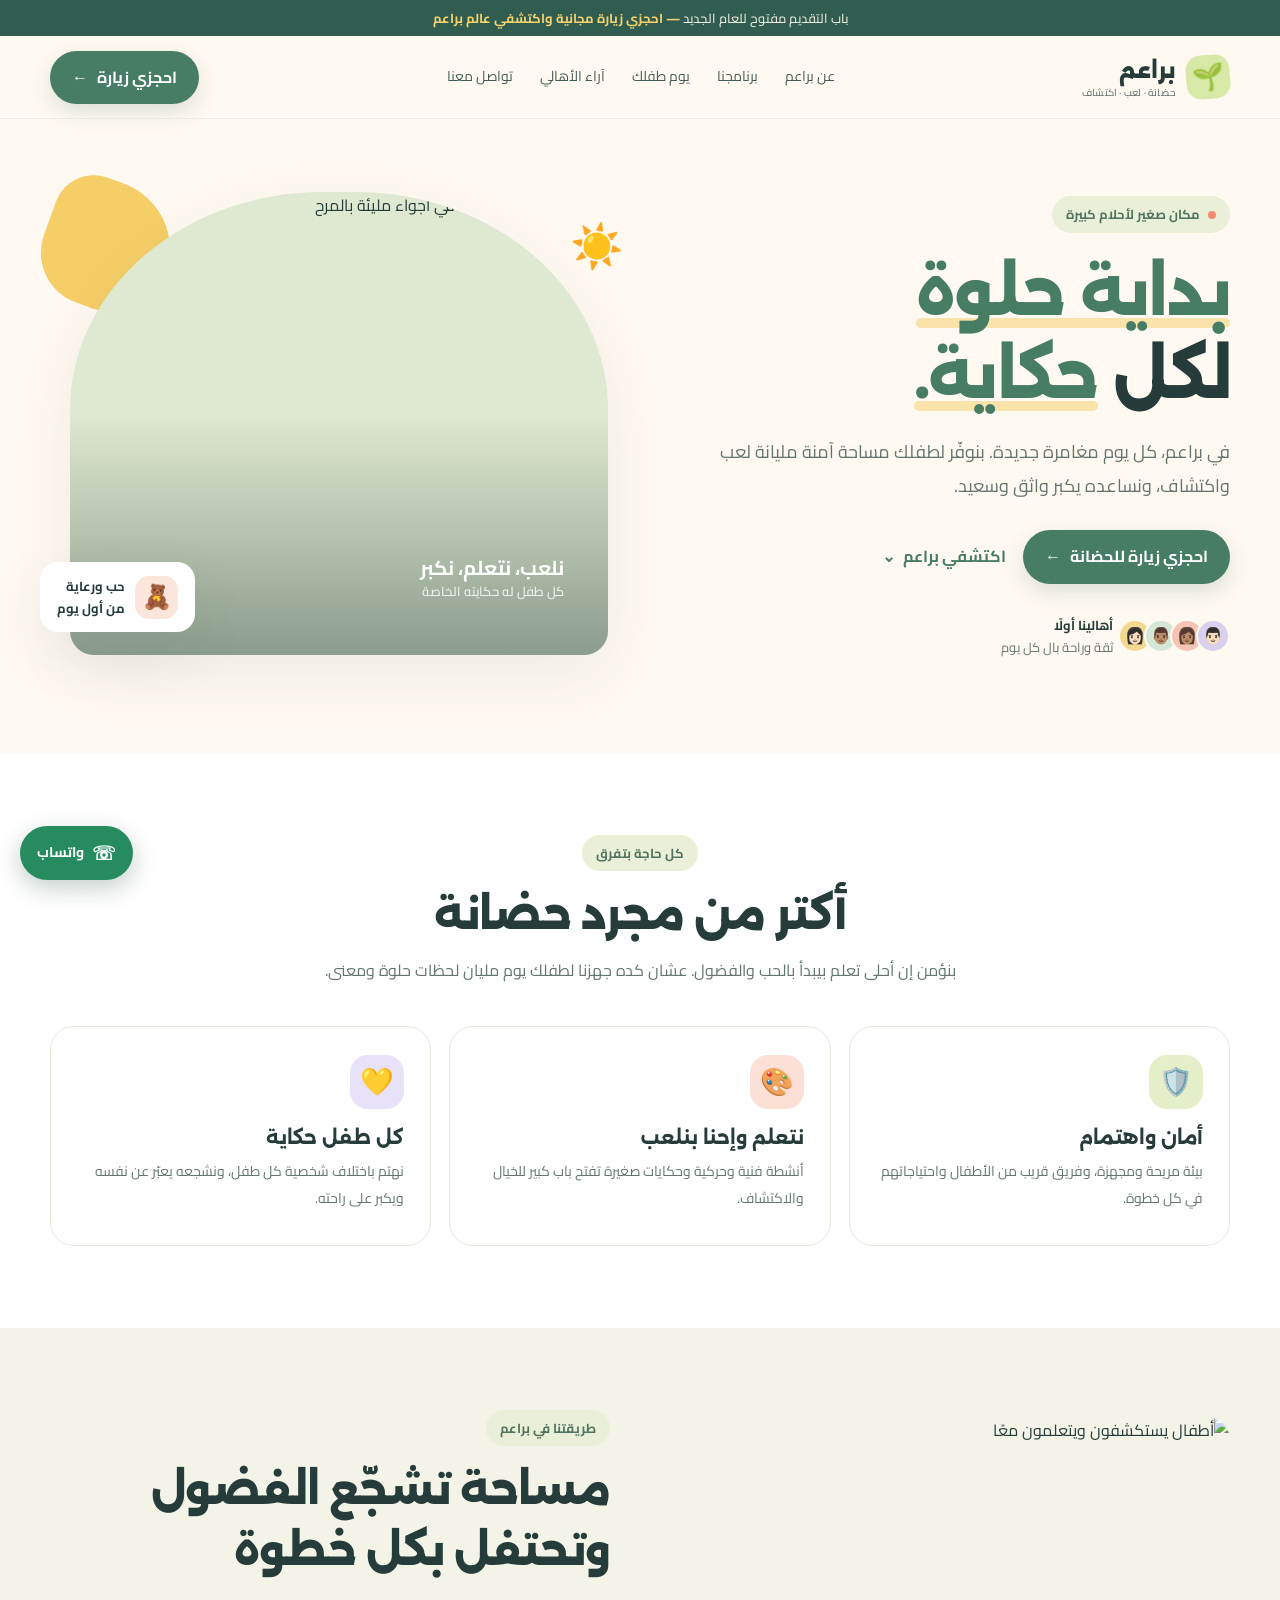
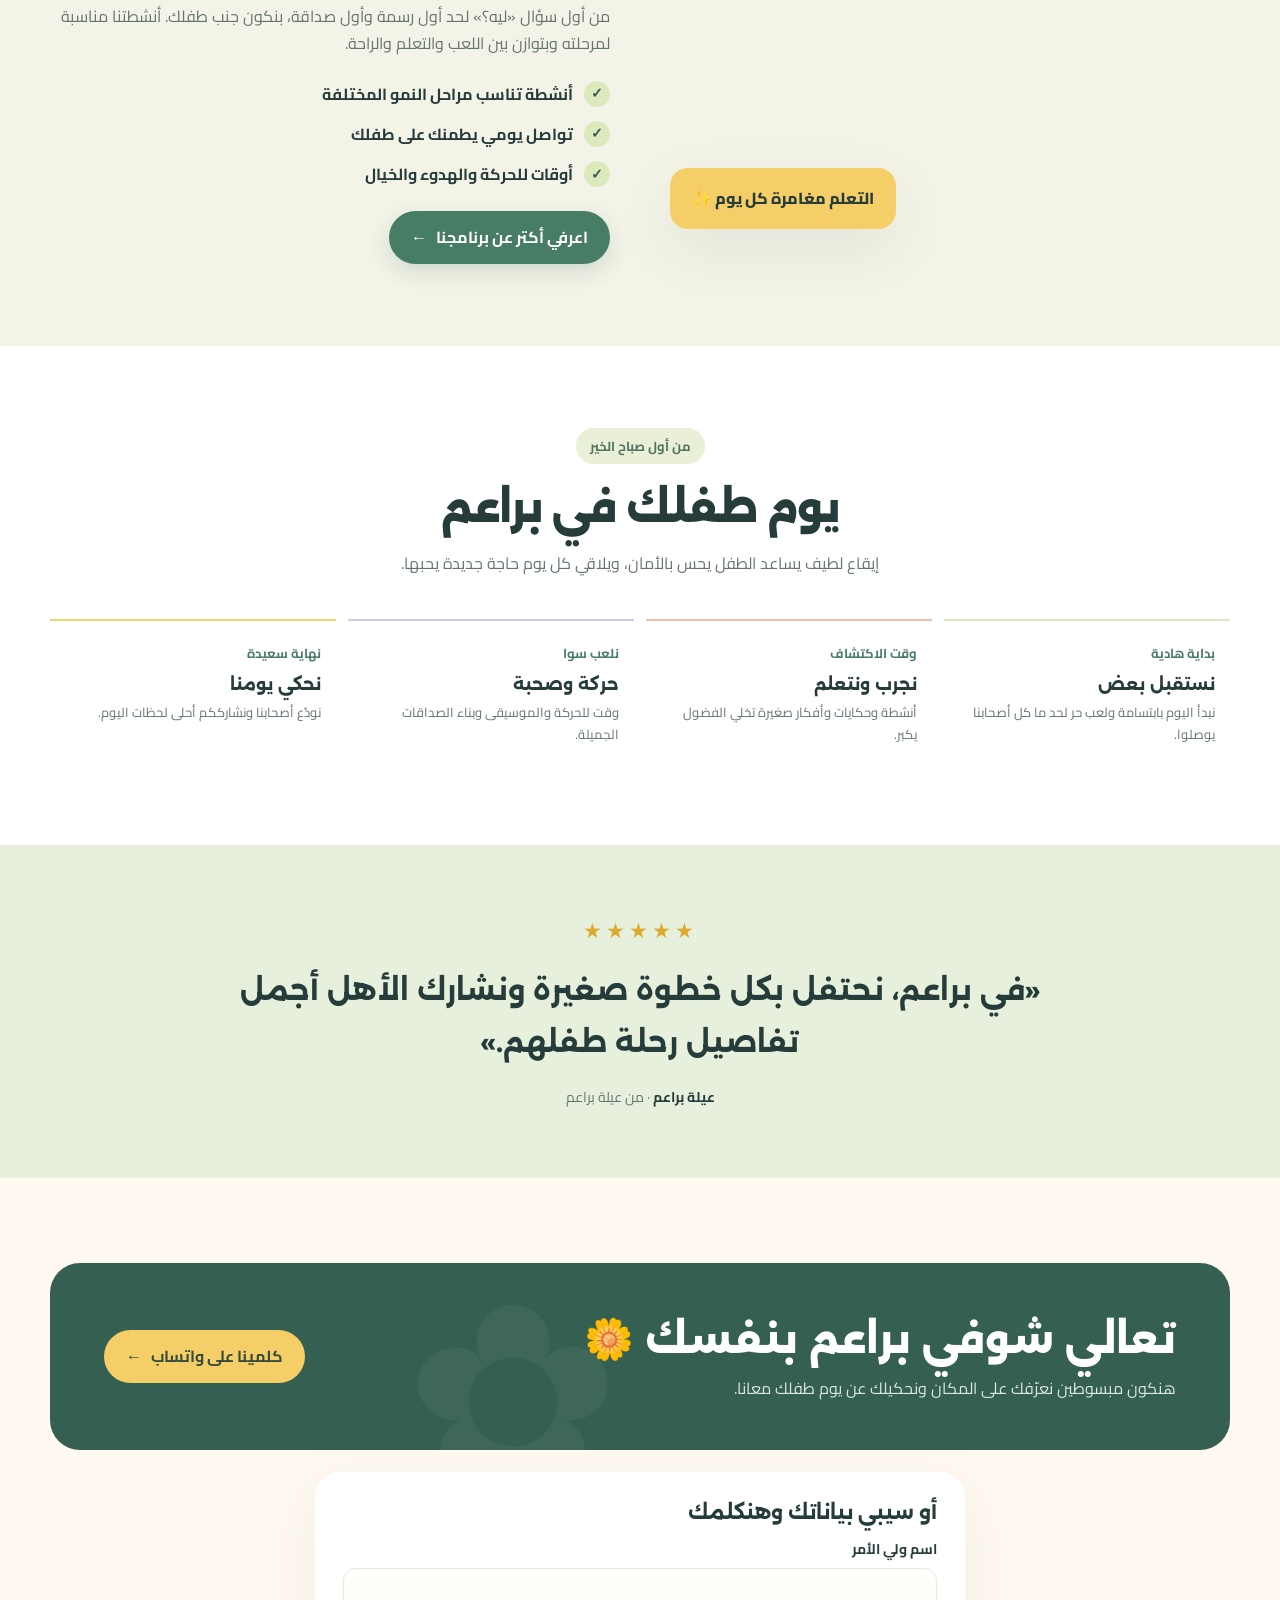
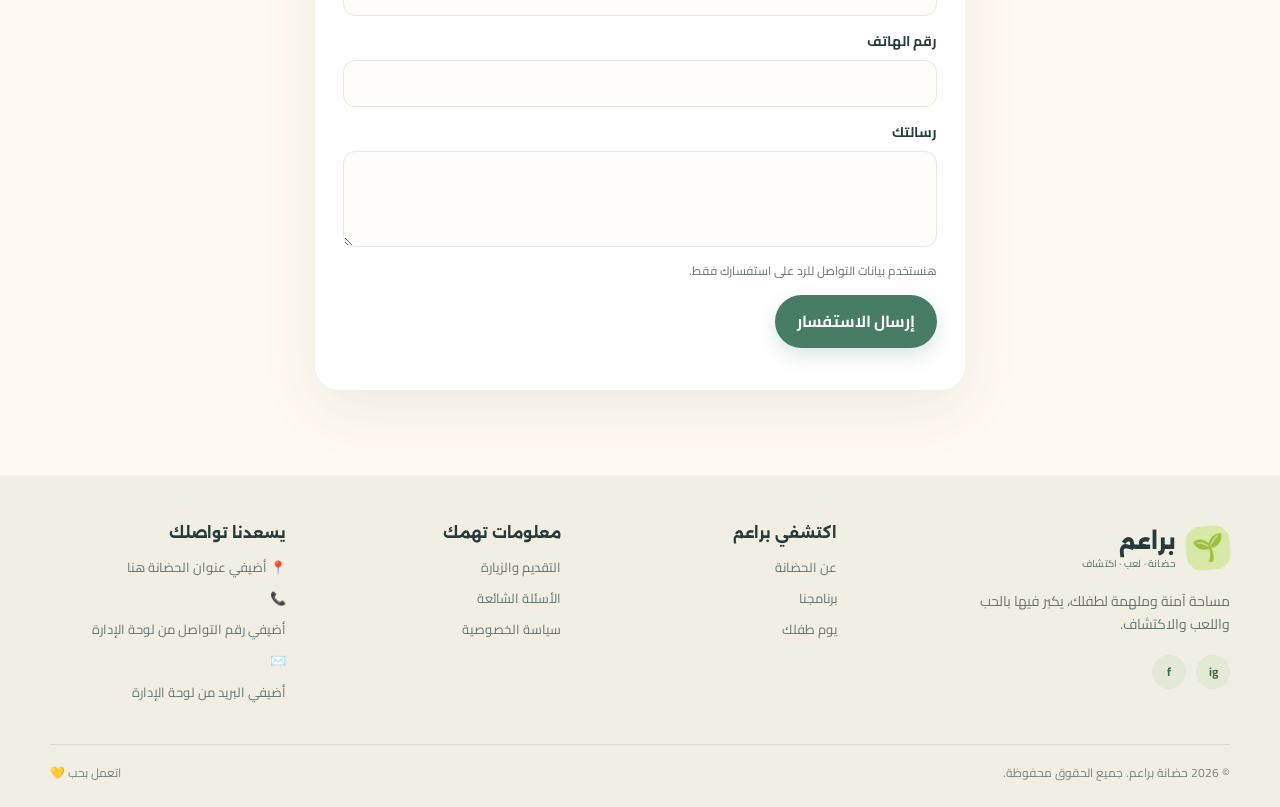
==== index.html @ 76cd7476 "Update index.html" ====
<!doctype html>
<html lang="ar" dir="rtl">
<head>
  <meta charset="utf-8" />
  <meta name="viewport" content="width=device-width, initial-scale=1" />
  <meta name="theme-color" content="#fff9f1" />
  <meta name="description" content="براعم — مساحة آمنة وملهمة لطفلك ليتعلم ويلعب ويكبر بثقة." />
  <title>براعم | بداية حلوة لكل حكاية</title>
  <link rel="preconnect" href="https://fonts.googleapis.com">
  <link rel="preconnect" href="https://fonts.gstatic.com" crossorigin>
  <link href="https://fonts.googleapis.com/css2?family=Alexandria:wght@400;500;600;700;800&family=Cairo:wght@400;500;600;700;800&display=swap" rel="stylesheet">
  <link rel="stylesheet" href="style.css">
  <script src="https://cdn.jsdelivr.net/npm/@supabase/supabase-js@2"></script>
  <script src="config.js"></script>
</head>
<body>
  <div class="topbar">باب التقديم مفتوح للعام الجديد <b>— احجزي زيارة مجانية واكتشفي عالم براعم</b></div>
  <header><div class="wrap nav"><a class="brand" href="#home"><span class="logo">🌱</span><span>براعم<small>حضانة · لعب · اكتشاف</small></span></a><button class="menu" aria-label="فتح القائمة" onclick="document.querySelector('.links').classList.toggle('open')">☰</button><nav class="links"><a href="#about">عن براعم</a><a href="#program">برنامجنا</a><a href="#day">يوم طفلك</a><a href="#parents">آراء الأهالي</a><a href="#contact">تواصل معنا</a></nav><a class="nav-cta" href="#contact">احجزي زيارة <span>←</span></a></div></header>
  <main id="home">
    <section class="hero"><div class="wrap hero-grid"><div class="hero-copy"><div class="eyebrow"><i></i> مكان صغير لأحلام كبيرة</div><h1><span data-content="hero_line1">بداية حلوة</span><br>لكل <span data-content="hero_highlight">حكاية.</span></h1><p class="lead" data-content="hero_text">في براعم، كل يوم مغامرة جديدة. بنوفّر لطفلك مساحة آمنة مليانة لعب واكتشاف، ونساعده يكبر واثق وسعيد.</p><div class="hero-actions"><a class="btn" href="#contact">احجزي زيارة للحضانة <span>←</span></a><a class="btn-light" href="#about">اكتشفي براعم <span>⌄</span></a></div><div class="trust"><div class="faces"><span>👩🏻</span><span>👨🏽</span><span>👩🏽</span><span>👨🏻</span></div><span><b>أهالينا أولًا</b><br>ثقة وراحة بال كل يوم</span></div></div><div class="hero-visual"><div class="blob"></div><div class="sun">☀️</div><div class="hero-img"><img data-image="hero_image" src="https://images.unsplash.com/photo-1503454537195-1dcabb73ffb9?auto=format&fit=crop&w=1100&q=85" alt="طفل يلعب ويكتشف في أجواء مليئة بالمرح"><div class="img-wash"></div><div class="visual-note">نلعب، نتعلم، نكبر <small>كل طفل له حكايته الخاصة</small></div></div><div class="float-card"><em>🧸</em><span>حب ورعاية<br>من أول يوم</span></div></div></div></section>
    <section class="section features" id="about"><div class="wrap"><div class="section-head"><div class="eyebrow">كل حاجة بتفرق</div><h2>أكتر من مجرد حضانة</h2><p>بنؤمن إن أحلى تعلم بيبدأ بالحب والفضول. عشان كده جهزنا لطفلك يوم مليان لحظات حلوة ومعنى.</p></div><div class="cards"><article class="card"><div class="icon">🛡️</div><h3>أمان واهتمام</h3><p>بيئة مريحة ومجهزة، وفريق قريب من الأطفال واحتياجاتهم في كل خطوة.</p></article><article class="card"><div class="icon">🎨</div><h3>نتعلم وإحنا بنلعب</h3><p>أنشطة فنية وحركية وحكايات صغيرة تفتح باب كبير للخيال والاكتشاف.</p></article><article class="card"><div class="icon">💛</div><h3>كل طفل حكاية</h3><p>نهتم باختلاف شخصية كل طفل، ونشجعه يعبّر عن نفسه ويكبر على راحته.</p></article></div></div></section>
    <section class="section approach" id="program"><div class="wrap approach-grid"><div class="approach-pic"><img data-image="program_image" src="https://images.unsplash.com/photo-1564429238817-393bd4286b2d?auto=format&fit=crop&w=1000&q=85" alt="أطفال يستكشفون ويتعلمون معًا"><div class="pic-label">التعلم مغامرة كل يوم ✨</div></div><div class="approach-copy"><div class="section-head"><div class="eyebrow">طريقتنا في براعم</div><h2 data-content="program_title">مساحة تشجّع الفضول وتحتفل بكل خطوة</h2></div><p data-content="program_text">من أول سؤال «ليه؟» لحد أول رسمة وأول صداقة، بنكون جنب طفلك. أنشطتنا مناسبة لمرحلته وبتوازن بين اللعب والتعلم والراحة.</p><ul class="ticks"><li><i>✓</i> أنشطة تناسب مراحل النمو المختلفة</li><li><i>✓</i> تواصل يومي يطمنك على طفلك</li><li><i>✓</i> أوقات للحركة والهدوء والخيال</li></ul><a class="btn" href="#contact">اعرفي أكتر عن برنامجنا <span>←</span></a></div></div></section>
    <section class="section day" id="day"><div class="wrap"><div class="section-head"><div class="eyebrow">من أول صباح الخير</div><h2>يوم طفلك في براعم</h2><p>إيقاع لطيف يساعد الطفل يحس بالأمان، ويلاقي كل يوم حاجة جديدة يحبها.</p></div><div class="day-grid"><article class="day-item"><b>بداية هادية</b><h3>نستقبل بعض</h3><p>نبدأ اليوم بابتسامة ولعب حر لحد ما كل أصحابنا يوصلوا.</p></article><article class="day-item"><b>وقت الاكتشاف</b><h3>نجرب ونتعلم</h3><p>أنشطة وحكايات وأفكار صغيرة تخلي الفضول يكبر.</p></article><article class="day-item"><b>نلعب سوا</b><h3>حركة وصحبة</h3><p>وقت للحركة والموسيقى وبناء الصداقات الجميلة.</p></article><article class="day-item"><b>نهاية سعيدة</b><h3>نحكي يومنا</h3><p>نودّع أصحابنا ونشارككم أحلى لحظات اليوم.</p></article></div></div></section>
    <section class="quote-section" id="parents"><div class="wrap quote"><div class="stars">★★★★★</div><blockquote>«<span data-content="review_text">في براعم، نحتفل بكل خطوة صغيرة ونشارك الأهل أجمل تفاصيل رحلة طفلهم.</span>»</blockquote><cite><b data-content="review_name">عيلة براعم</b> · من عيلة براعم</cite></div></section>
<section class="visit" id="contact"><div class="wrap"><div class="visit-box"><div><h2>تعالي شوفي براعم بنفسك 🌼</h2><p>هنكون مبسوطين نعرّفك على المكان ونحكيلك عن يوم طفلك معانا.</p></div><a class="btn" id="whatsapp-link" href="#" target="_blank" rel="noopener">كلمينا على واتساب <span>←</span></a></div><form id="inquiry-form" class="inquiry-form"><h3>أو سيبي بياناتك وهنكلمك</h3><label>اسم ولي الأمر<input name="parent_name" required maxlength="80" autocomplete="name"></label><label>رقم الهاتف<input name="phone" type="tel" required maxlength="30" autocomplete="tel"></label><label>رسالتك<textarea name="message" rows="3" maxlength="1000" required></textarea></label><p class="privacy-note">هنستخدم بيانات التواصل للرد على استفسارك فقط.</p><button class="btn" type="submit">إرسال الاستفسار</button><p id="form-status" role="status" aria-live="polite"></p></form></div></section>
  </main>
  <footer><div class="wrap"><div class="footer-grid"><div class="footer-brand"><a class="brand" href="#home"><span class="logo">🌱</span><span>براعم<small>حضانة · لعب · اكتشاف</small></span></a><p>مساحة آمنة وملهمة لطفلك، يكبر فيها بالحب واللعب والاكتشاف.</p><div class="social"><a href="#" aria-label="إنستغرام">ig</a><a href="#" aria-label="فيسبوك">f</a></div></div><div class="footer-col"><h3>اكتشفي براعم</h3><a href="#about">عن الحضانة</a><a href="#program">برنامجنا</a><a href="#day">يوم طفلك</a></div><div class="footer-col"><h3>معلومات تهمك</h3><a href="#contact">التقديم والزيارة</a><a href="#contact">الأسئلة الشائعة</a><a href="#contact">سياسة الخصوصية</a></div><div class="footer-col"><h3>يسعدنا تواصلك</h3><span data-content="address">📍 أضيفي عنوان الحضانة هنا</span><a data-phone-link href="#">📞 <span data-content="phone_display">أضيفي رقم التواصل من لوحة الإدارة</span></a><a data-email-link href="#">✉️ <span data-content="email">أضيفي البريد من لوحة الإدارة</span></a></div></div><div class="copyright"><span>© 2026 حضانة براعم. جميع الحقوق محفوظة.</span><span>اتعمل بحب 💛</span></div></div></footer>
  <a class="wa" id="floating-whatsapp" href="#" aria-label="تواصلي معنا عبر واتساب"><span>☏</span> واتساب</a>
  <script src="main.js" defer></script>
</body>
</html>
---- style.css ----
:root{--ink:#263c3a;--muted:#647571;--cream:#fff9f1;--paper:#fff;--green:#477c65;--lime:#d8e9a7;--coral:#f28b70;--yellow:#f6ce67;--lav:#e9e4fa;--line:#e9e7df;--shadow:0 20px 60px #324e3d14}
    *{box-sizing:border-box}html{scroll-behavior:smooth}body{margin:0;background:var(--cream);color:var(--ink);font-family:'Cairo',sans-serif;line-height:1.7}a{color:inherit;text-decoration:none}button{font:inherit}.wrap{width:min(1180px,calc(100% - 48px));margin:auto}
    .topbar{background:#315d50;color:#f8f6e9;text-align:center;font-size:13px;padding:7px 18px}.topbar b{color:#f7d36f}
    header{position:sticky;top:0;z-index:20;background:#fff9f1eF;backdrop-filter:blur(14px);border-bottom:1px solid #315d5010}.nav{height:82px;display:flex;align-items:center;justify-content:space-between;gap:24px}.brand{display:flex;align-items:center;gap:10px;font-family:'Alexandria',sans-serif;font-weight:800;font-size:22px;white-space:nowrap}.logo{width:44px;height:44px;border-radius:15px;background:var(--lime);display:grid;place-items:center;font-size:26px;transform:rotate(-5deg)}.brand small{display:block;font:500 10px 'Cairo';color:var(--muted);letter-spacing:.2px;margin-top:-7px}.links{display:flex;align-items:center;gap:27px;font-size:14px;color:#435b55}.links a:hover{color:var(--green)}.nav-cta,.btn{display:inline-flex;align-items:center;justify-content:center;gap:9px;background:var(--green);color:white;border:0;border-radius:999px;padding:13px 22px;font-weight:700;cursor:pointer;box-shadow:0 8px 20px #477c6530;transition:.2s}.nav-cta:hover,.btn:hover{transform:translateY(-2px);background:#386b55}.menu{display:none;border:0;background:none;font-size:24px;color:var(--ink)}
    .hero{padding:58px 0 76px;position:relative;overflow:hidden}.hero-grid{display:grid;grid-template-columns:1fr 1fr;align-items:center;gap:44px}.eyebrow{display:inline-flex;align-items:center;gap:8px;color:#52735e;background:#eaf0d8;border-radius:40px;padding:7px 14px;font-size:13px;font-weight:700}.eyebrow i{width:8px;height:8px;background:var(--coral);border-radius:50%}h1,h2,h3,p{margin-top:0}h1{font:800 clamp(38px,5vw,64px)/1.3 'Alexandria','Cairo',sans-serif;letter-spacing:-1.8px;margin:18px 0}.hero h1 span{color:var(--green);position:relative;white-space:nowrap}.hero h1 span:after{content:'';position:absolute;right:0;bottom:3px;width:100%;height:10px;background:#f6ce6780;z-index:-1;border-radius:99px}.lead{font-size:18px;line-height:1.9;color:var(--muted);max-width:530px}.hero-actions{display:flex;align-items:center;gap:17px;margin:27px 0 30px}.btn-light{font-weight:700;color:var(--green);display:flex;align-items:center;gap:8px}.trust{display:flex;align-items:center;gap:13px;color:var(--muted);font-size:13px}.faces{display:flex;direction:ltr}.faces span{display:grid;place-items:center;width:34px;height:34px;background:#f3d98f;border:2px solid var(--cream);border-radius:50%;margin-left:-8px;font-size:16px}.faces span:nth-child(2){background:#d5e8d7}.faces span:nth-child(3){background:#f4c4b4}.faces span:nth-child(4){background:#d8d0ed}.trust b{color:var(--ink)}
    .hero-visual{height:500px;position:relative}.hero-img{position:absolute;inset:15px 10px 22px 20px;border-radius:47% 47% 24px 24px;overflow:hidden;background:#dfe8d1;box-shadow:var(--shadow)}.hero-img img{width:100%;height:100%;object-fit:cover}.img-wash{position:absolute;inset:0;background:linear-gradient(0deg,#213d3370,transparent 52%)}.visual-note{position:absolute;bottom:54px;right:44px;color:#fff;font-weight:700;font-size:20px;line-height:1.45}.visual-note small{display:block;font-weight:400;font-size:13px;opacity:.9}.blob{position:absolute;width:128px;height:128px;left:-6px;top:5px;border-radius:36% 64% 52% 48%;background:var(--yellow);z-index:-1;transform:rotate(20deg)}.sun{position:absolute;right:-6px;top:32px;font-size:43px;z-index:2}.float-card{position:absolute;left:-10px;bottom:45px;background:#fff;padding:13px 17px;border-radius:18px;box-shadow:var(--shadow);display:flex;align-items:center;gap:10px;font-size:13px;font-weight:700}.float-card em{font-style:normal;font-size:24px;background:#fce6db;width:43px;height:43px;border-radius:14px;display:grid;place-items:center}
    .section{padding:82px 0}.section-head{text-align:center;max-width:680px;margin:0 auto 42px}.section-head .eyebrow{margin-bottom:13px}.section h2{font:800 clamp(28px,3.5vw,42px)/1.45 'Alexandria','Cairo',sans-serif;margin-bottom:12px;letter-spacing:-1px}.section-head p{color:var(--muted);margin:0;font-size:16px}.features{background:#fff}.cards{display:grid;grid-template-columns:repeat(3,1fr);gap:18px}.card{padding:28px 26px;border:1px solid var(--line);border-radius:24px;background:#fff;min-height:220px;transition:.25s}.card:hover{transform:translateY(-5px);box-shadow:var(--shadow)}.icon{width:54px;height:54px;border-radius:18px;display:grid;place-items:center;font-size:27px;margin-bottom:17px}.card:nth-child(1) .icon{background:#e4efca}.card:nth-child(2) .icon{background:#fde0d5}.card:nth-child(3) .icon{background:#e8e1fa}.card h3{font:700 19px 'Alexandria';margin-bottom:9px}.card p{color:var(--muted);font-size:14px;margin:0;line-height:1.9}
    .approach{background:#f3f3e7}.approach-grid{display:grid;grid-template-columns:1fr 1fr;gap:60px;align-items:center}.approach-pic{height:440px;position:relative}.approach-pic img{height:100%;width:88%;object-fit:cover;border-radius:25px 130px 25px 25px}.pic-label{position:absolute;left:0;bottom:28px;background:var(--yellow);padding:17px 22px;border-radius:18px;font-weight:800;box-shadow:var(--shadow)}.approach-copy .section-head{text-align:right;margin:0 0 22px}.approach-copy h2{max-width:460px}.approach-copy p{color:var(--muted);font-size:16px}.ticks{list-style:none;margin:23px 0;padding:0;display:grid;gap:13px}.ticks li{display:flex;align-items:center;gap:11px;font-weight:700}.ticks li i{font-style:normal;background:#dbe9bd;color:#315d50;border-radius:50%;width:26px;height:26px;display:grid;place-items:center;font-size:14px}
    .day{background:#fff}.day-grid{display:grid;grid-template-columns:repeat(4,1fr);gap:12px}.day-item{border-top:2px solid #dce7c5;padding:18px 15px}.day-item:nth-child(2){border-color:#f4bfaa}.day-item:nth-child(3){border-color:#d1c7ee}.day-item:nth-child(4){border-color:#f0d370}.day-item b{font-size:13px;color:var(--green)}.day-item h3{font:700 17px 'Alexandria';margin:7px 0}.day-item p{font-size:13px;color:var(--muted);margin:0}
    .quote-section{background:#e7efdd;padding:68px 0}.quote{max-width:820px;margin:auto;text-align:center}.quote .stars{color:#ddaa31;letter-spacing:4px;font-size:21px}.quote blockquote{font:700 clamp(20px,3vw,29px)/1.8 'Alexandria','Cairo';margin:15px 0}.quote cite{font-style:normal;color:var(--muted);font-size:14px}.quote cite b{color:var(--ink)}
    .visit{padding:85px 0}.visit-box{background:#345f51;color:#fff;border-radius:30px;padding:48px 54px;display:grid;grid-template-columns:1fr auto;align-items:center;gap:30px;position:relative;overflow:hidden}.visit-box:after{content:'✿';position:absolute;left:30%;top:-90px;font-size:260px;color:#ffffff0d}.visit-box h2{font:800 clamp(27px,3.6vw,40px)/1.4 'Alexandria';margin:0 0 8px;position:relative}.visit-box p{color:#dce9df;margin:0;position:relative}.visit-box .btn{background:var(--yellow);color:#334b3c;box-shadow:none;position:relative;white-space:nowrap}.visit-box .btn:hover{background:#ffda76}
    footer{background:#f1eee4;padding:48px 0 24px}.footer-grid{display:grid;grid-template-columns:1.5fr 1fr 1fr 1fr;gap:40px}.footer-brand p{font-size:14px;color:var(--muted);max-width:290px;margin-top:17px}.footer-col h3{font:700 15px 'Alexandria';margin-bottom:14px}.footer-col a,.footer-col span{display:block;color:var(--muted);font-size:13px;margin:9px 0}.footer-col a:hover{color:var(--green)}.copyright{border-top:1px solid #dddacf;margin-top:32px;padding-top:18px;font-size:12px;color:#78817b;display:flex;justify-content:space-between}.social{display:flex;gap:10px;margin-top:18px}.social a{width:34px;height:34px;background:#e2e9d5;border-radius:50%;display:grid;place-items:center;font-weight:700;color:#45634f;font-size:12px}
    .wa{position:fixed;left:20px;bottom:20px;z-index:30;background:#268c60;color:#fff;border-radius:50px;padding:11px 17px;box-shadow:0 8px 24px #173f2d40;font-size:14px;font-weight:700;display:flex;gap:8px;align-items:center}.wa span{font-size:19px}
    @media(max-width:900px){.links{gap:15px}.hero-grid{gap:22px}.hero-visual{height:420px}.footer-grid{grid-template-columns:1fr 1fr}.approach-grid{gap:34px}}
    @media(max-width:680px){.wrap{width:min(100% - 32px,520px)}.topbar{font-size:11px}.nav{height:70px}.links{display:none;position:absolute;top:70px;right:0;left:0;background:var(--cream);padding:17px 24px 23px;box-shadow:0 18px 20px #263c3a12;flex-direction:column;align-items:stretch;gap:13px}.links.open{display:flex}.nav-cta{padding:10px 14px;font-size:12px}.menu{display:block}.hero{padding:35px 0 60px}.hero-grid{grid-template-columns:1fr;gap:20px}.hero-copy{text-align:center}.hero-copy .eyebrow{margin:auto}.hero h1{font-size:42px;letter-spacing:-1px}.lead{font-size:16px;margin:auto}.hero-actions{justify-content:center;flex-wrap:wrap}.trust{justify-content:center}.hero-visual{height:390px;max-width:440px;width:100%;margin:auto}.hero-img{inset:12px 8px 14px 14px;border-radius:46% 46% 20px 20px}.float-card{left:0;bottom:28px}.visual-note{right:25px;bottom:41px}.section{padding:62px 0}.cards{grid-template-columns:1fr}.card{min-height:auto;padding:22px}.approach-grid{grid-template-columns:1fr;gap:28px}.approach-pic{height:340px;order:2}.approach-pic img{width:93%}.approach-copy .section-head{text-align:center}.approach-copy{text-align:center}.approach-copy h2{margin-left:auto;margin-right:auto}.ticks{display:inline-grid;text-align:right}.day-grid{grid-template-columns:1fr 1fr;gap:4px 12px}.day-item{padding:15px 10px}.visit{padding:58px 0}.visit-box{padding:32px 24px;grid-template-columns:1fr;text-align:center}.visit-box .btn{justify-self:center}.footer-grid{grid-template-columns:1fr 1fr;gap:25px 16px}.copyright{gap:10px;flex-direction:column}.wa{left:12px;bottom:12px}.section-head{margin-bottom:30px}}
    @media(prefers-reduced-motion:reduce){html{scroll-behavior:auto}*,*:before,*:after{transition:none!important}}
  
.inquiry-form{max-width:650px;margin:22px auto 0;background:#fff;padding:28px;border-radius:24px;box-shadow:var(--shadow);display:grid;gap:14px}.inquiry-form h3{font:700 20px 'Alexandria';margin:0}.inquiry-form label{display:grid;gap:6px;font-size:14px;font-weight:700}.inquiry-form input,.inquiry-form textarea{font:inherit;border:1px solid var(--line);border-radius:12px;padding:11px 13px;background:#fffdfa;color:var(--ink)}.inquiry-form button{justify-self:start}.inquiry-form #form-status{margin:0;color:var(--green);font-weight:700}.inquiry-form #form-status.error{color:#b44431}
.inquiry-form .privacy-note{font-size:12px;color:var(--muted);margin:0}
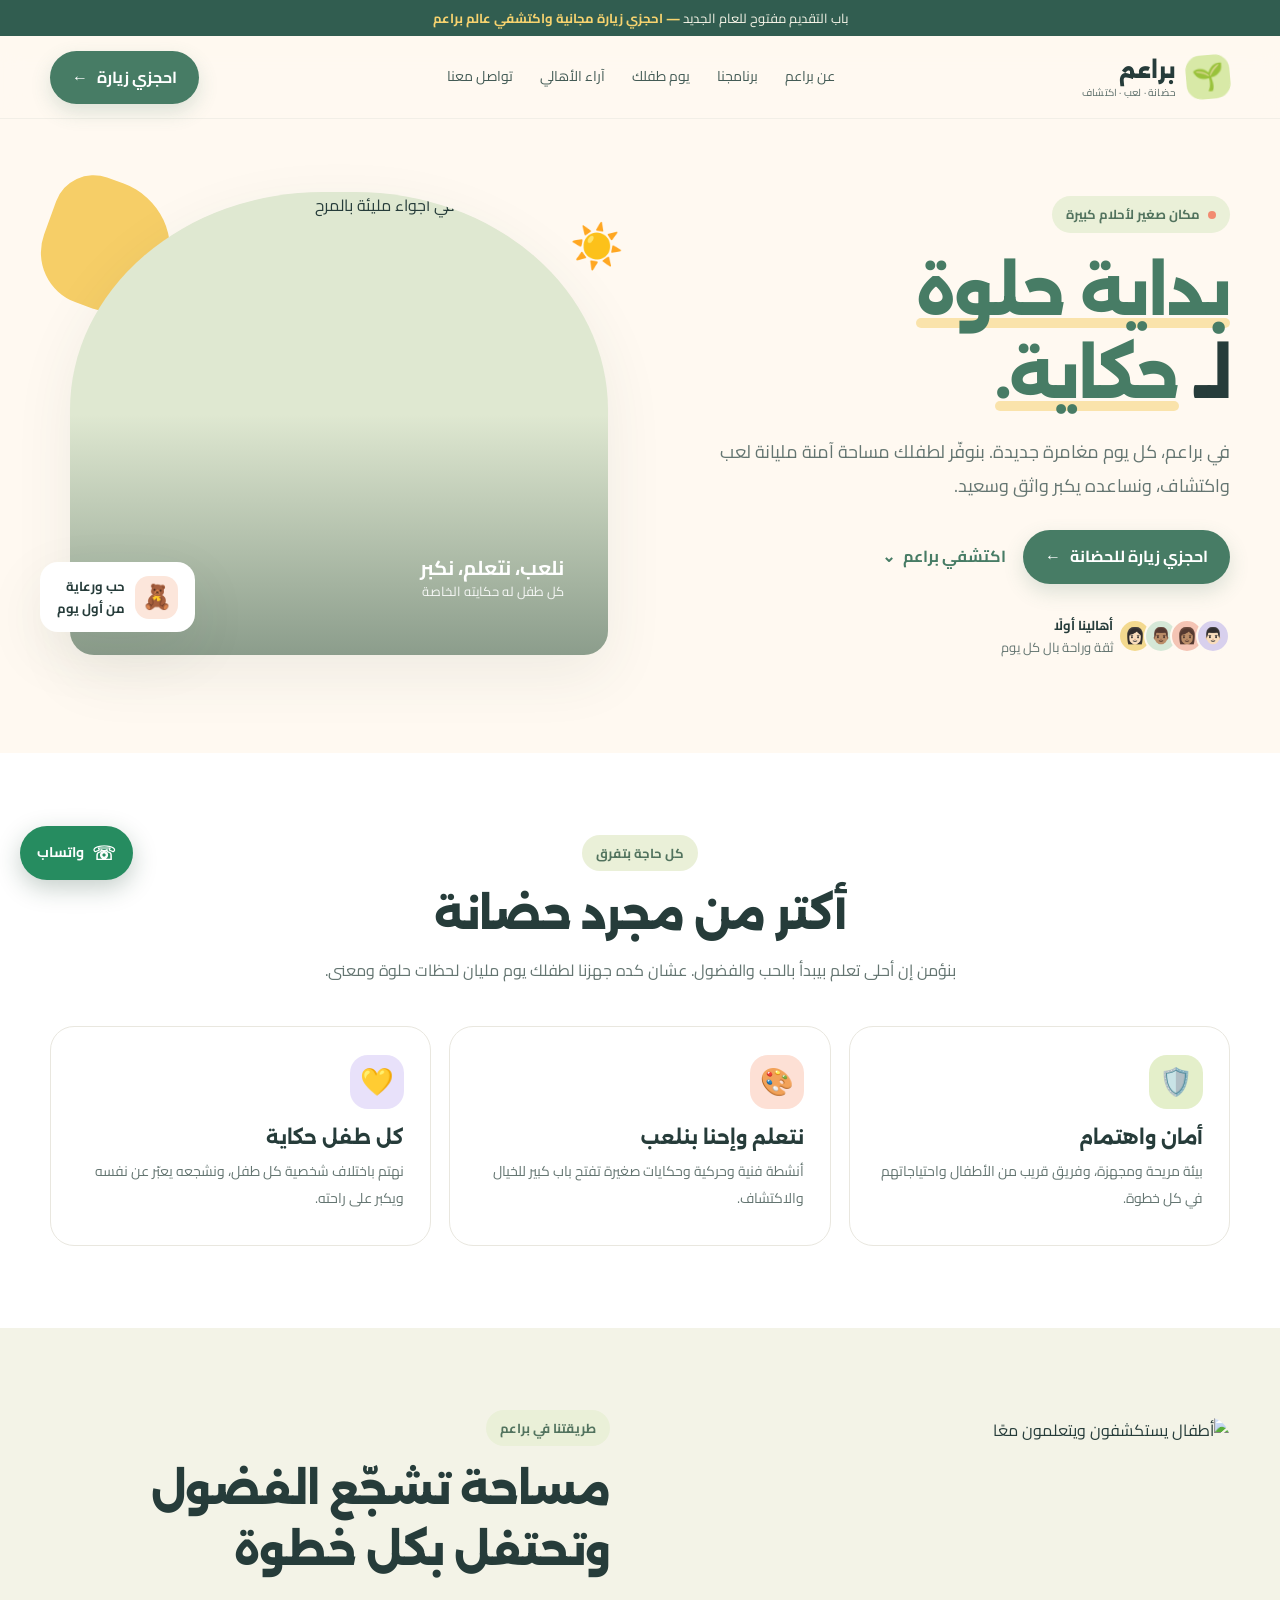
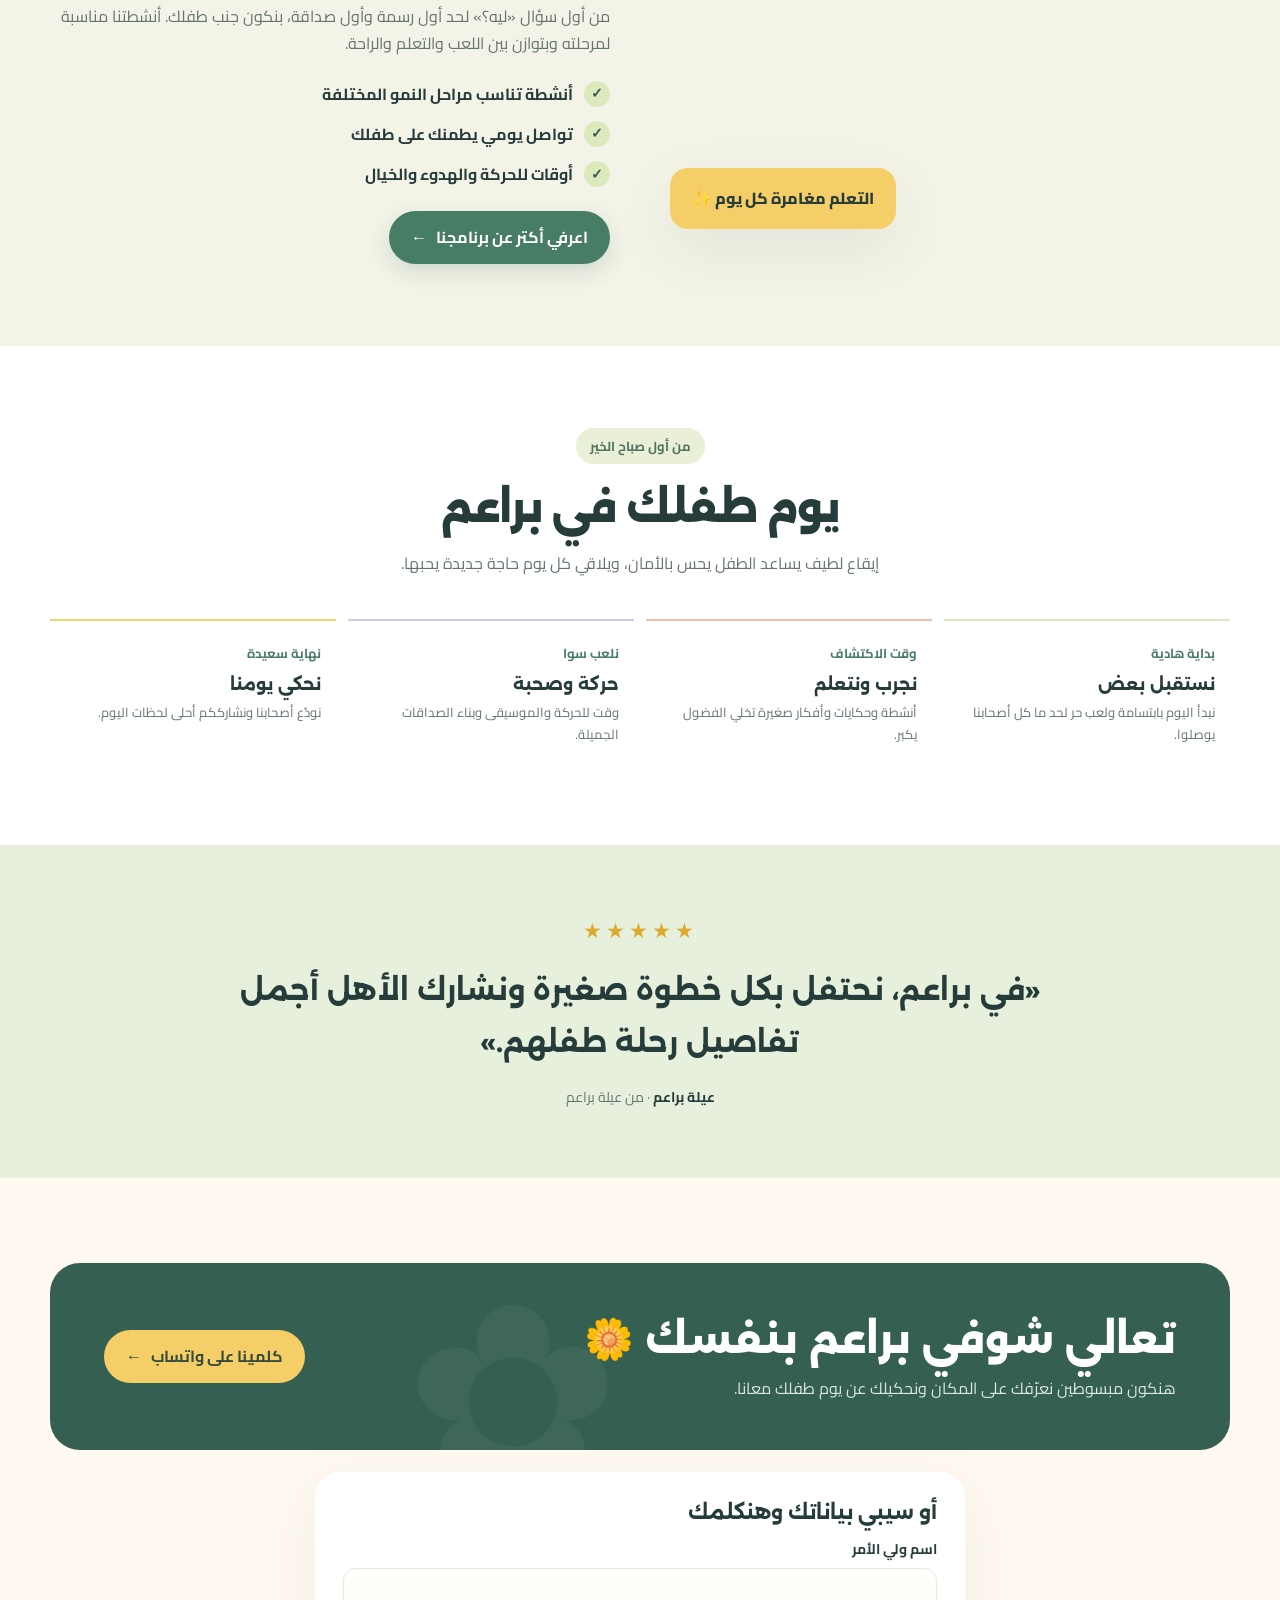
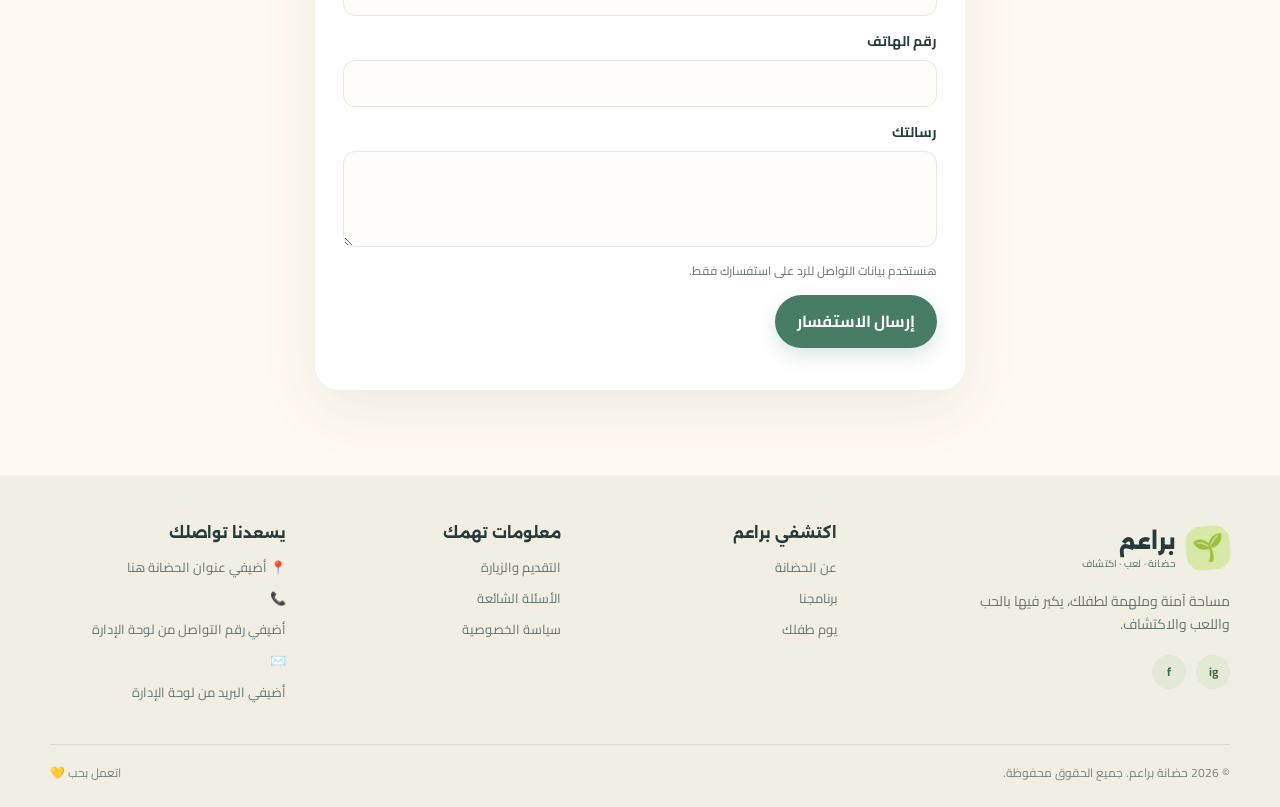
==== commit b3d6a1ed: "Remove “كل” from the hero headline Change “لكل حكاية” to “لحكاية” as requested." ====
--- a/index.html
+++ b/index.html
@@ -10,14 +10,14 @@
   <link rel="preconnect" href="https://fonts.gstatic.com" crossorigin>
   <link href="https://fonts.googleapis.com/css2?family=Alexandria:wght@400;500;600;700;800&family=Cairo:wght@400;500;600;700;800&display=swap" rel="stylesheet">
   <link rel="stylesheet" href="style.css">
-  <script src="https://cdn.jsdelivr.net/npm/@supabase/supabase-js@2"></script>
+  <script src="https://unpkg.com/@supabase/supabase-js@2"></script>
   <script src="config.js"></script>
 </head>
 <body>
   <div class="topbar">باب التقديم مفتوح للعام الجديد <b>— احجزي زيارة مجانية واكتشفي عالم براعم</b></div>
   <header><div class="wrap nav"><a class="brand" href="#home"><span class="logo">🌱</span><span>براعم<small>حضانة · لعب · اكتشاف</small></span></a><button class="menu" aria-label="فتح القائمة" onclick="document.querySelector('.links').classList.toggle('open')">☰</button><nav class="links"><a href="#about">عن براعم</a><a href="#program">برنامجنا</a><a href="#day">يوم طفلك</a><a href="#parents">آراء الأهالي</a><a href="#contact">تواصل معنا</a></nav><a class="nav-cta" href="#contact">احجزي زيارة <span>←</span></a></div></header>
   <main id="home">
-    <section class="hero"><div class="wrap hero-grid"><div class="hero-copy"><div class="eyebrow"><i></i> مكان صغير لأحلام كبيرة</div><h1><span data-content="hero_line1">بداية حلوة</span><br>لكل <span data-content="hero_highlight">حكاية.</span></h1><p class="lead" data-content="hero_text">في براعم، كل يوم مغامرة جديدة. بنوفّر لطفلك مساحة آمنة مليانة لعب واكتشاف، ونساعده يكبر واثق وسعيد.</p><div class="hero-actions"><a class="btn" href="#contact">احجزي زيارة للحضانة <span>←</span></a><a class="btn-light" href="#about">اكتشفي براعم <span>⌄</span></a></div><div class="trust"><div class="faces"><span>👩🏻</span><span>👨🏽</span><span>👩🏽</span><span>👨🏻</span></div><span><b>أهالينا أولًا</b><br>ثقة وراحة بال كل يوم</span></div></div><div class="hero-visual"><div class="blob"></div><div class="sun">☀️</div><div class="hero-img"><img data-image="hero_image" src="https://images.unsplash.com/photo-1503454537195-1dcabb73ffb9?auto=format&fit=crop&w=1100&q=85" alt="طفل يلعب ويكتشف في أجواء مليئة بالمرح"><div class="img-wash"></div><div class="visual-note">نلعب، نتعلم، نكبر <small>كل طفل له حكايته الخاصة</small></div></div><div class="float-card"><em>🧸</em><span>حب ورعاية<br>من أول يوم</span></div></div></div></section>
+    <section class="hero"><div class="wrap hero-grid"><div class="hero-copy"><div class="eyebrow"><i></i> مكان صغير لأحلام كبيرة</div><h1><span data-content="hero_line1">بداية حلوة</span><br>لـ <span data-content="hero_highlight">حكاية.</span></h1><p class="lead" data-content="hero_text">في براعم، كل يوم مغامرة جديدة. بنوفّر لطفلك مساحة آمنة مليانة لعب واكتشاف، ونساعده يكبر واثق وسعيد.</p><div class="hero-actions"><a class="btn" href="#contact">احجزي زيارة للحضانة <span>←</span></a><a class="btn-light" href="#about">اكتشفي براعم <span>⌄</span></a></div><div class="trust"><div class="faces"><span>👩🏻</span><span>👨🏽</span><span>👩🏽</span><span>👨🏻</span></div><span><b>أهالينا أولًا</b><br>ثقة وراحة بال كل يوم</span></div></div><div class="hero-visual"><div class="blob"></div><div class="sun">☀️</div><div class="hero-img"><img data-image="hero_image" src="https://images.unsplash.com/photo-1503454537195-1dcabb73ffb9?auto=format&fit=crop&w=1100&q=85" alt="طفل يلعب ويكتشف في أجواء مليئة بالمرح"><div class="img-wash"></div><div class="visual-note">نلعب، نتعلم، نكبر <small>كل طفل له حكايته الخاصة</small></div></div><div class="float-card"><em>🧸</em><span>حب ورعاية<br>من أول يوم</span></div></div></div></section>
     <section class="section features" id="about"><div class="wrap"><div class="section-head"><div class="eyebrow">كل حاجة بتفرق</div><h2>أكتر من مجرد حضانة</h2><p>بنؤمن إن أحلى تعلم بيبدأ بالحب والفضول. عشان كده جهزنا لطفلك يوم مليان لحظات حلوة ومعنى.</p></div><div class="cards"><article class="card"><div class="icon">🛡️</div><h3>أمان واهتمام</h3><p>بيئة مريحة ومجهزة، وفريق قريب من الأطفال واحتياجاتهم في كل خطوة.</p></article><article class="card"><div class="icon">🎨</div><h3>نتعلم وإحنا بنلعب</h3><p>أنشطة فنية وحركية وحكايات صغيرة تفتح باب كبير للخيال والاكتشاف.</p></article><article class="card"><div class="icon">💛</div><h3>كل طفل حكاية</h3><p>نهتم باختلاف شخصية كل طفل، ونشجعه يعبّر عن نفسه ويكبر على راحته.</p></article></div></div></section>
     <section class="section approach" id="program"><div class="wrap approach-grid"><div class="approach-pic"><img data-image="program_image" src="https://images.unsplash.com/photo-1564429238817-393bd4286b2d?auto=format&fit=crop&w=1000&q=85" alt="أطفال يستكشفون ويتعلمون معًا"><div class="pic-label">التعلم مغامرة كل يوم ✨</div></div><div class="approach-copy"><div class="section-head"><div class="eyebrow">طريقتنا في براعم</div><h2 data-content="program_title">مساحة تشجّع الفضول وتحتفل بكل خطوة</h2></div><p data-content="program_text">من أول سؤال «ليه؟» لحد أول رسمة وأول صداقة، بنكون جنب طفلك. أنشطتنا مناسبة لمرحلته وبتوازن بين اللعب والتعلم والراحة.</p><ul class="ticks"><li><i>✓</i> أنشطة تناسب مراحل النمو المختلفة</li><li><i>✓</i> تواصل يومي يطمنك على طفلك</li><li><i>✓</i> أوقات للحركة والهدوء والخيال</li></ul><a class="btn" href="#contact">اعرفي أكتر عن برنامجنا <span>←</span></a></div></div></section>
     <section class="section day" id="day"><div class="wrap"><div class="section-head"><div class="eyebrow">من أول صباح الخير</div><h2>يوم طفلك في براعم</h2><p>إيقاع لطيف يساعد الطفل يحس بالأمان، ويلاقي كل يوم حاجة جديدة يحبها.</p></div><div class="day-grid"><article class="day-item"><b>بداية هادية</b><h3>نستقبل بعض</h3><p>نبدأ اليوم بابتسامة ولعب حر لحد ما كل أصحابنا يوصلوا.</p></article><article class="day-item"><b>وقت الاكتشاف</b><h3>نجرب ونتعلم</h3><p>أنشطة وحكايات وأفكار صغيرة تخلي الفضول يكبر.</p></article><article class="day-item"><b>نلعب سوا</b><h3>حركة وصحبة</h3><p>وقت للحركة والموسيقى وبناء الصداقات الجميلة.</p></article><article class="day-item"><b>نهاية سعيدة</b><h3>نحكي يومنا</h3><p>نودّع أصحابنا ونشارككم أحلى لحظات اليوم.</p></article></div></div></section>
@@ -26,7 +26,7 @@
   </main>
   <footer><div class="wrap"><div class="footer-grid"><div class="footer-brand"><a class="brand" href="#home"><span class="logo">🌱</span><span>براعم<small>حضانة · لعب · اكتشاف</small></span></a><p>مساحة آمنة وملهمة لطفلك، يكبر فيها بالحب واللعب والاكتشاف.</p><div class="social"><a href="#" aria-label="إنستغرام">ig</a><a href="#" aria-label="فيسبوك">f</a></div></div><div class="footer-col"><h3>اكتشفي براعم</h3><a href="#about">عن الحضانة</a><a href="#program">برنامجنا</a><a href="#day">يوم طفلك</a></div><div class="footer-col"><h3>معلومات تهمك</h3><a href="#contact">التقديم والزيارة</a><a href="#contact">الأسئلة الشائعة</a><a href="#contact">سياسة الخصوصية</a></div><div class="footer-col"><h3>يسعدنا تواصلك</h3><span data-content="address">📍 أضيفي عنوان الحضانة هنا</span><a data-phone-link href="#">📞 <span data-content="phone_display">أضيفي رقم التواصل من لوحة الإدارة</span></a><a data-email-link href="#">✉️ <span data-content="email">أضيفي البريد من لوحة الإدارة</span></a></div></div><div class="copyright"><span>© 2026 حضانة براعم. جميع الحقوق محفوظة.</span><span>اتعمل بحب 💛</span></div></div></footer>
   <a class="wa" id="floating-whatsapp" href="#" aria-label="تواصلي معنا عبر واتساب"><span>☏</span> واتساب</a>
-  <script src="main.js" defer></script>
+  <script src="main.js?v=remove-kol-20261031" defer></script>
 </body>
 </html>
 
@@ -35,3 +35,5 @@
 
 
 
+
+
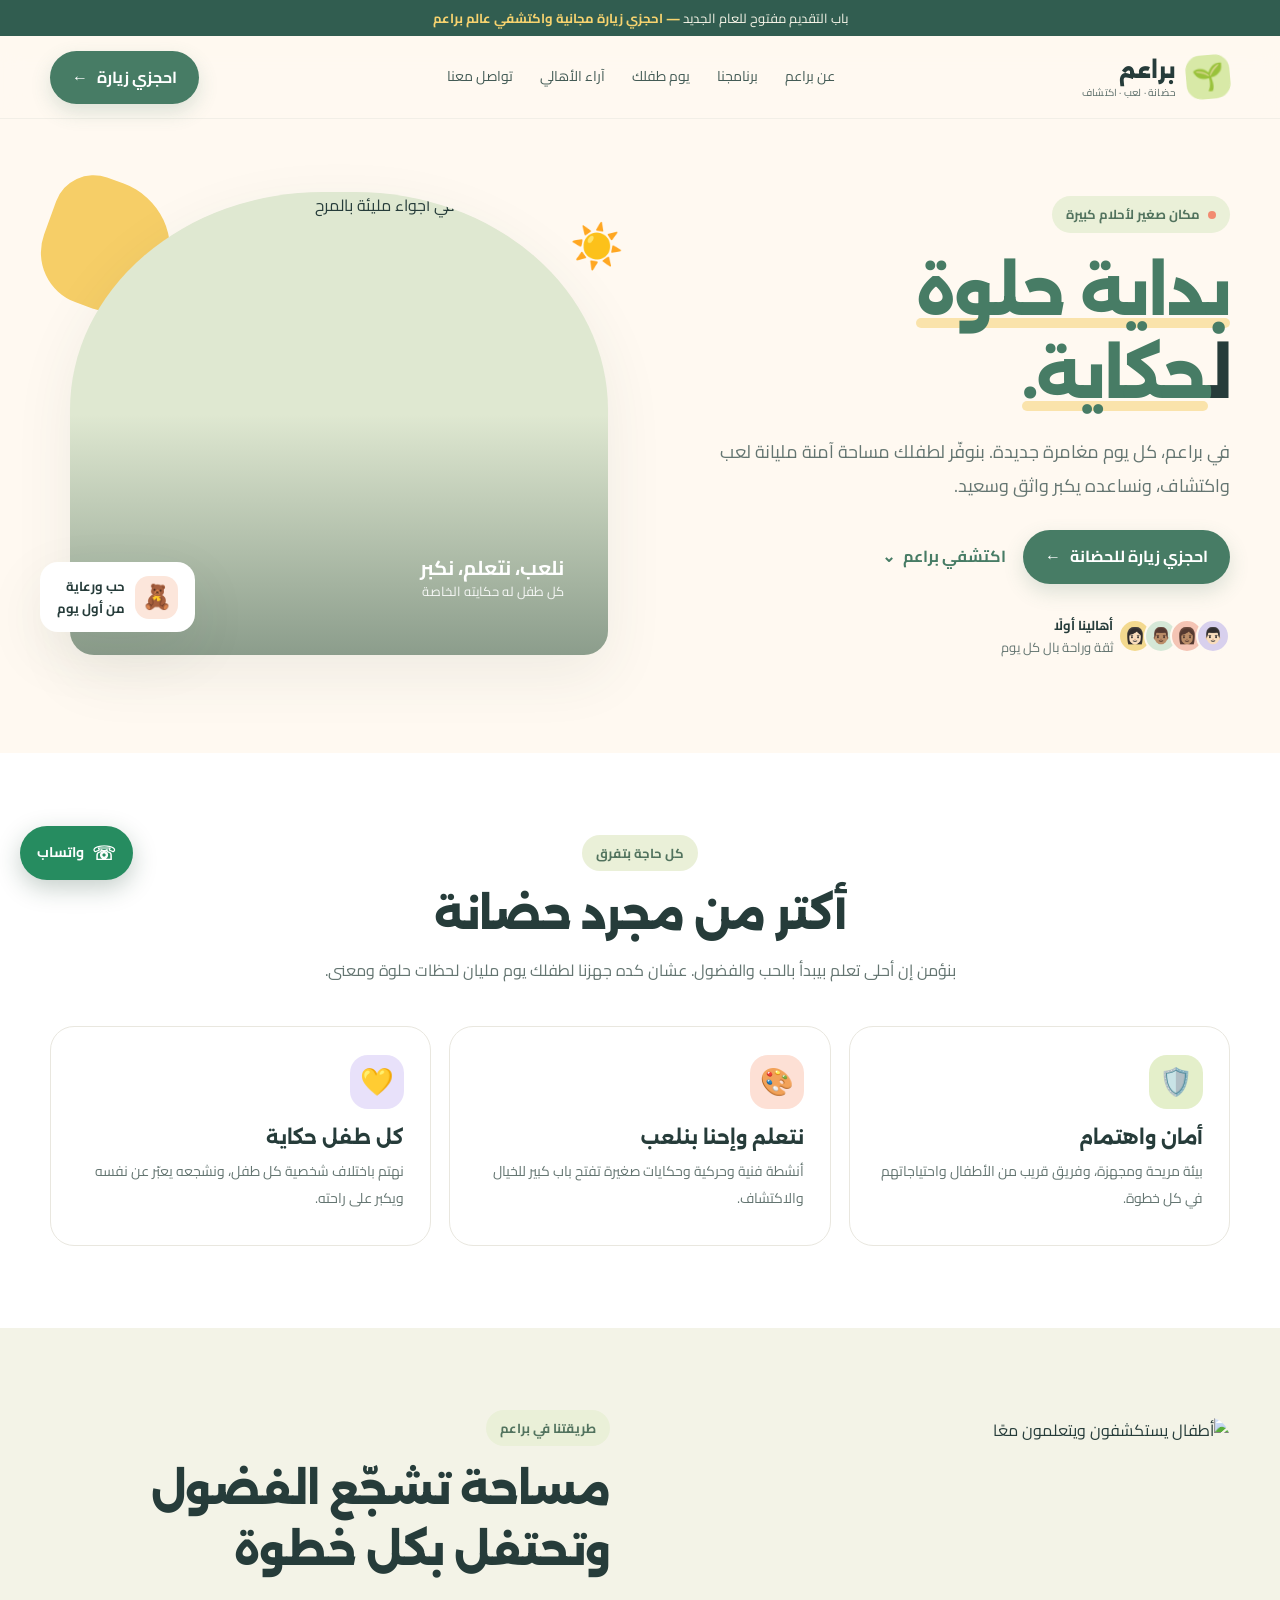
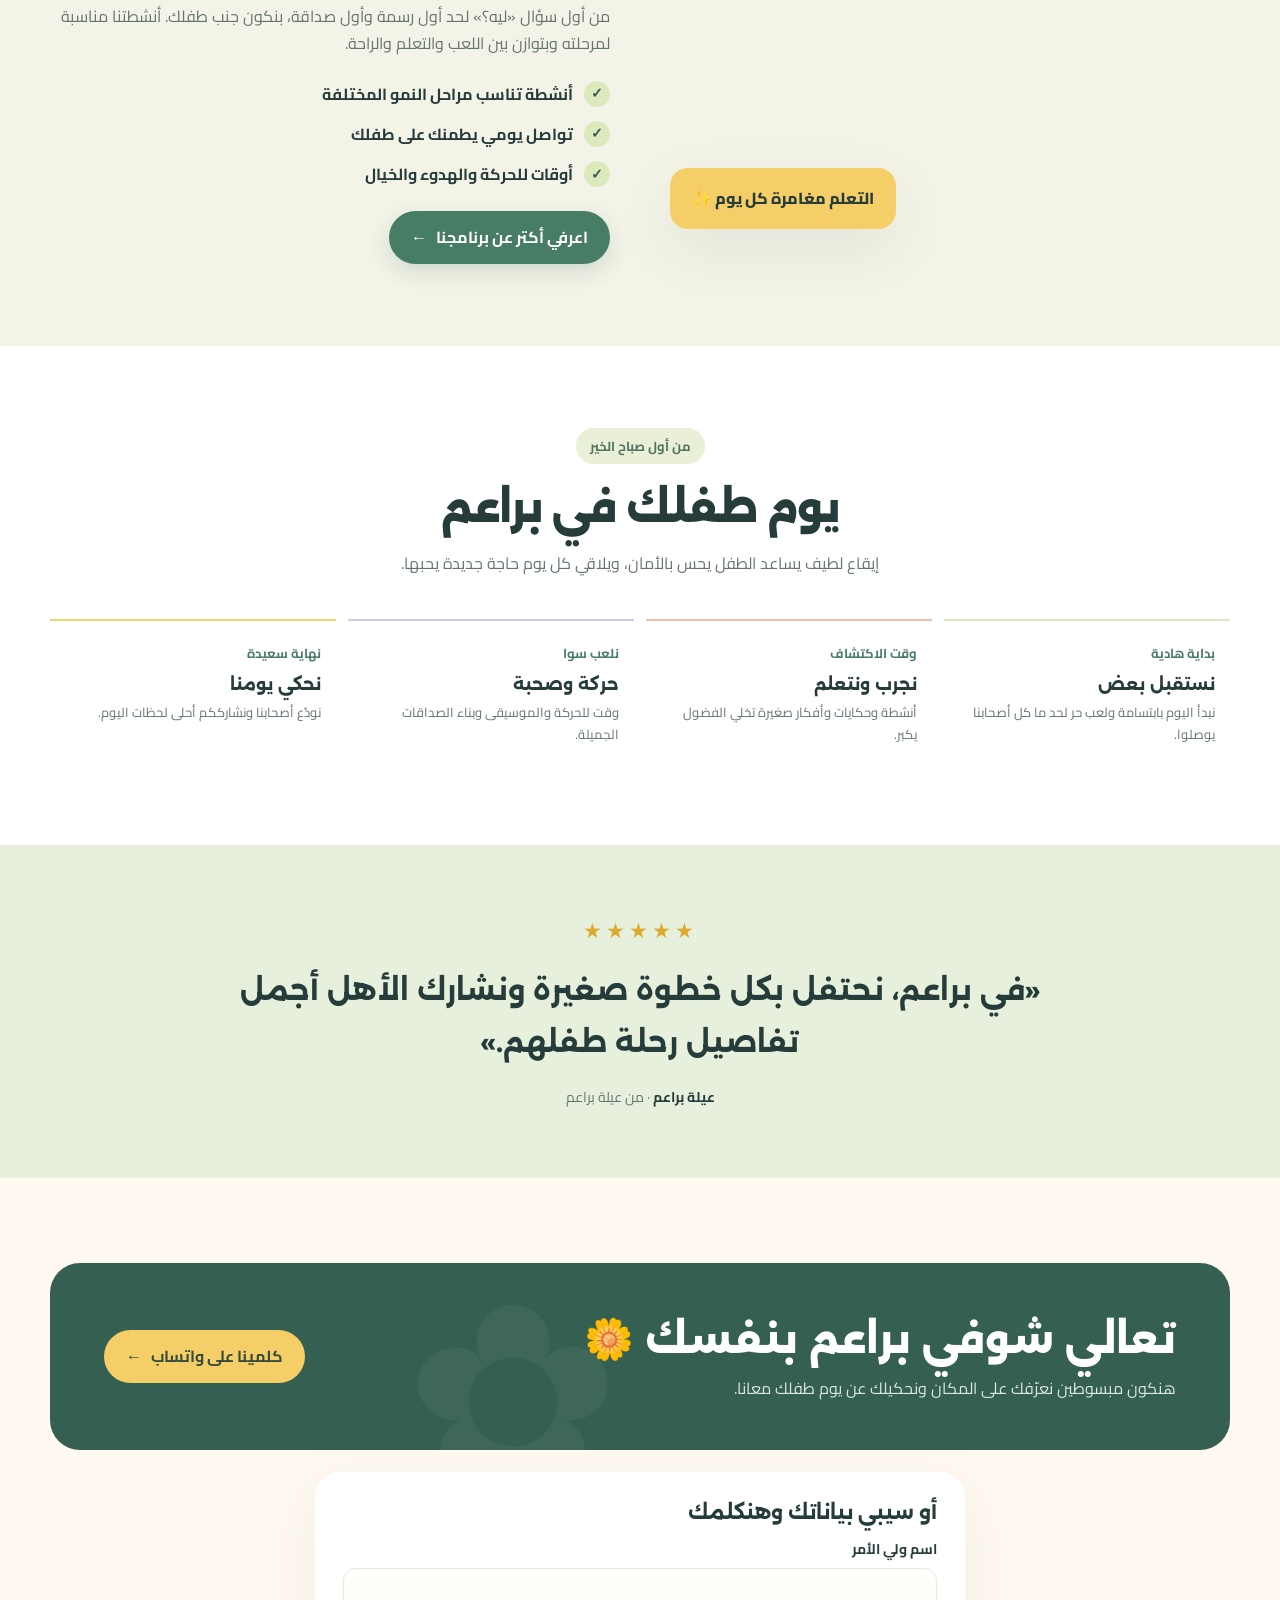
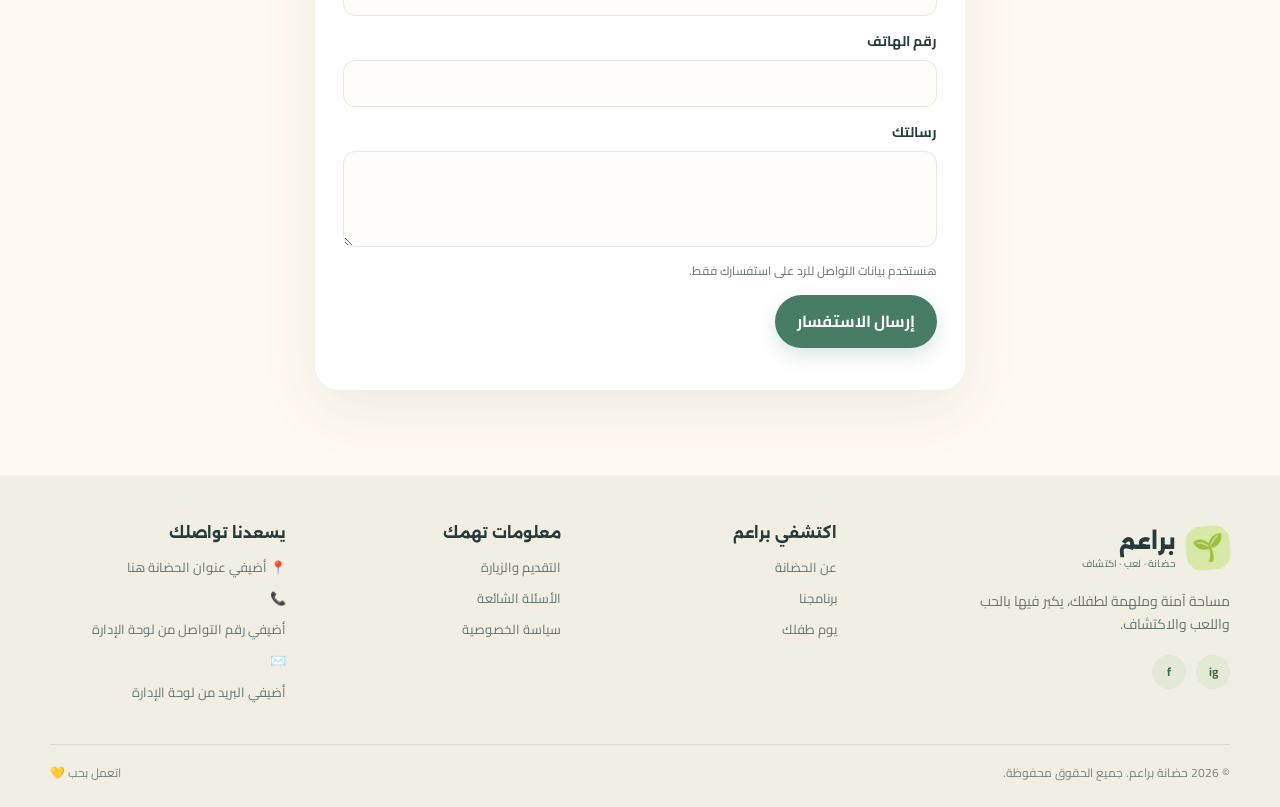
==== commit f7ad1b4d: "Polish the hero headline after removing “كل” Join the remaining Arabic preposition to the highlighte" ====
--- a/index.html
+++ b/index.html
@@ -17,7 +17,7 @@
   <div class="topbar">باب التقديم مفتوح للعام الجديد <b>— احجزي زيارة مجانية واكتشفي عالم براعم</b></div>
   <header><div class="wrap nav"><a class="brand" href="#home"><span class="logo">🌱</span><span>براعم<small>حضانة · لعب · اكتشاف</small></span></a><button class="menu" aria-label="فتح القائمة" onclick="document.querySelector('.links').classList.toggle('open')">☰</button><nav class="links"><a href="#about">عن براعم</a><a href="#program">برنامجنا</a><a href="#day">يوم طفلك</a><a href="#parents">آراء الأهالي</a><a href="#contact">تواصل معنا</a></nav><a class="nav-cta" href="#contact">احجزي زيارة <span>←</span></a></div></header>
   <main id="home">
-    <section class="hero"><div class="wrap hero-grid"><div class="hero-copy"><div class="eyebrow"><i></i> مكان صغير لأحلام كبيرة</div><h1><span data-content="hero_line1">بداية حلوة</span><br>لـ <span data-content="hero_highlight">حكاية.</span></h1><p class="lead" data-content="hero_text">في براعم، كل يوم مغامرة جديدة. بنوفّر لطفلك مساحة آمنة مليانة لعب واكتشاف، ونساعده يكبر واثق وسعيد.</p><div class="hero-actions"><a class="btn" href="#contact">احجزي زيارة للحضانة <span>←</span></a><a class="btn-light" href="#about">اكتشفي براعم <span>⌄</span></a></div><div class="trust"><div class="faces"><span>👩🏻</span><span>👨🏽</span><span>👩🏽</span><span>👨🏻</span></div><span><b>أهالينا أولًا</b><br>ثقة وراحة بال كل يوم</span></div></div><div class="hero-visual"><div class="blob"></div><div class="sun">☀️</div><div class="hero-img"><img data-image="hero_image" src="https://images.unsplash.com/photo-1503454537195-1dcabb73ffb9?auto=format&fit=crop&w=1100&q=85" alt="طفل يلعب ويكتشف في أجواء مليئة بالمرح"><div class="img-wash"></div><div class="visual-note">نلعب، نتعلم، نكبر <small>كل طفل له حكايته الخاصة</small></div></div><div class="float-card"><em>🧸</em><span>حب ورعاية<br>من أول يوم</span></div></div></div></section>
+    <section class="hero"><div class="wrap hero-grid"><div class="hero-copy"><div class="eyebrow"><i></i> مكان صغير لأحلام كبيرة</div><h1><span data-content="hero_line1">بداية حلوة</span><br>ل<span data-content="hero_highlight">حكاية.</span></h1><p class="lead" data-content="hero_text">في براعم، كل يوم مغامرة جديدة. بنوفّر لطفلك مساحة آمنة مليانة لعب واكتشاف، ونساعده يكبر واثق وسعيد.</p><div class="hero-actions"><a class="btn" href="#contact">احجزي زيارة للحضانة <span>←</span></a><a class="btn-light" href="#about">اكتشفي براعم <span>⌄</span></a></div><div class="trust"><div class="faces"><span>👩🏻</span><span>👨🏽</span><span>👩🏽</span><span>👨🏻</span></div><span><b>أهالينا أولًا</b><br>ثقة وراحة بال كل يوم</span></div></div><div class="hero-visual"><div class="blob"></div><div class="sun">☀️</div><div class="hero-img"><img data-image="hero_image" src="https://images.unsplash.com/photo-1503454537195-1dcabb73ffb9?auto=format&fit=crop&w=1100&q=85" alt="طفل يلعب ويكتشف في أجواء مليئة بالمرح"><div class="img-wash"></div><div class="visual-note">نلعب، نتعلم، نكبر <small>كل طفل له حكايته الخاصة</small></div></div><div class="float-card"><em>🧸</em><span>حب ورعاية<br>من أول يوم</span></div></div></div></section>
     <section class="section features" id="about"><div class="wrap"><div class="section-head"><div class="eyebrow">كل حاجة بتفرق</div><h2>أكتر من مجرد حضانة</h2><p>بنؤمن إن أحلى تعلم بيبدأ بالحب والفضول. عشان كده جهزنا لطفلك يوم مليان لحظات حلوة ومعنى.</p></div><div class="cards"><article class="card"><div class="icon">🛡️</div><h3>أمان واهتمام</h3><p>بيئة مريحة ومجهزة، وفريق قريب من الأطفال واحتياجاتهم في كل خطوة.</p></article><article class="card"><div class="icon">🎨</div><h3>نتعلم وإحنا بنلعب</h3><p>أنشطة فنية وحركية وحكايات صغيرة تفتح باب كبير للخيال والاكتشاف.</p></article><article class="card"><div class="icon">💛</div><h3>كل طفل حكاية</h3><p>نهتم باختلاف شخصية كل طفل، ونشجعه يعبّر عن نفسه ويكبر على راحته.</p></article></div></div></section>
     <section class="section approach" id="program"><div class="wrap approach-grid"><div class="approach-pic"><img data-image="program_image" src="https://images.unsplash.com/photo-1564429238817-393bd4286b2d?auto=format&fit=crop&w=1000&q=85" alt="أطفال يستكشفون ويتعلمون معًا"><div class="pic-label">التعلم مغامرة كل يوم ✨</div></div><div class="approach-copy"><div class="section-head"><div class="eyebrow">طريقتنا في براعم</div><h2 data-content="program_title">مساحة تشجّع الفضول وتحتفل بكل خطوة</h2></div><p data-content="program_text">من أول سؤال «ليه؟» لحد أول رسمة وأول صداقة، بنكون جنب طفلك. أنشطتنا مناسبة لمرحلته وبتوازن بين اللعب والتعلم والراحة.</p><ul class="ticks"><li><i>✓</i> أنشطة تناسب مراحل النمو المختلفة</li><li><i>✓</i> تواصل يومي يطمنك على طفلك</li><li><i>✓</i> أوقات للحركة والهدوء والخيال</li></ul><a class="btn" href="#contact">اعرفي أكتر عن برنامجنا <span>←</span></a></div></div></section>
     <section class="section day" id="day"><div class="wrap"><div class="section-head"><div class="eyebrow">من أول صباح الخير</div><h2>يوم طفلك في براعم</h2><p>إيقاع لطيف يساعد الطفل يحس بالأمان، ويلاقي كل يوم حاجة جديدة يحبها.</p></div><div class="day-grid"><article class="day-item"><b>بداية هادية</b><h3>نستقبل بعض</h3><p>نبدأ اليوم بابتسامة ولعب حر لحد ما كل أصحابنا يوصلوا.</p></article><article class="day-item"><b>وقت الاكتشاف</b><h3>نجرب ونتعلم</h3><p>أنشطة وحكايات وأفكار صغيرة تخلي الفضول يكبر.</p></article><article class="day-item"><b>نلعب سوا</b><h3>حركة وصحبة</h3><p>وقت للحركة والموسيقى وبناء الصداقات الجميلة.</p></article><article class="day-item"><b>نهاية سعيدة</b><h3>نحكي يومنا</h3><p>نودّع أصحابنا ونشارككم أحلى لحظات اليوم.</p></article></div></div></section>
@@ -26,7 +26,7 @@
   </main>
   <footer><div class="wrap"><div class="footer-grid"><div class="footer-brand"><a class="brand" href="#home"><span class="logo">🌱</span><span>براعم<small>حضانة · لعب · اكتشاف</small></span></a><p>مساحة آمنة وملهمة لطفلك، يكبر فيها بالحب واللعب والاكتشاف.</p><div class="social"><a href="#" aria-label="إنستغرام">ig</a><a href="#" aria-label="فيسبوك">f</a></div></div><div class="footer-col"><h3>اكتشفي براعم</h3><a href="#about">عن الحضانة</a><a href="#program">برنامجنا</a><a href="#day">يوم طفلك</a></div><div class="footer-col"><h3>معلومات تهمك</h3><a href="#contact">التقديم والزيارة</a><a href="#contact">الأسئلة الشائعة</a><a href="#contact">سياسة الخصوصية</a></div><div class="footer-col"><h3>يسعدنا تواصلك</h3><span data-content="address">📍 أضيفي عنوان الحضانة هنا</span><a data-phone-link href="#">📞 <span data-content="phone_display">أضيفي رقم التواصل من لوحة الإدارة</span></a><a data-email-link href="#">✉️ <span data-content="email">أضيفي البريد من لوحة الإدارة</span></a></div></div><div class="copyright"><span>© 2026 حضانة براعم. جميع الحقوق محفوظة.</span><span>اتعمل بحب 💛</span></div></div></footer>
   <a class="wa" id="floating-whatsapp" href="#" aria-label="تواصلي معنا عبر واتساب"><span>☏</span> واتساب</a>
-  <script src="main.js?v=remove-kol-20261031" defer></script>
+  <script src="main.js?v=remove-kol-joined-20261031" defer></script>
 </body>
 </html>
 
@@ -37,3 +37,4 @@
 
 
 
+
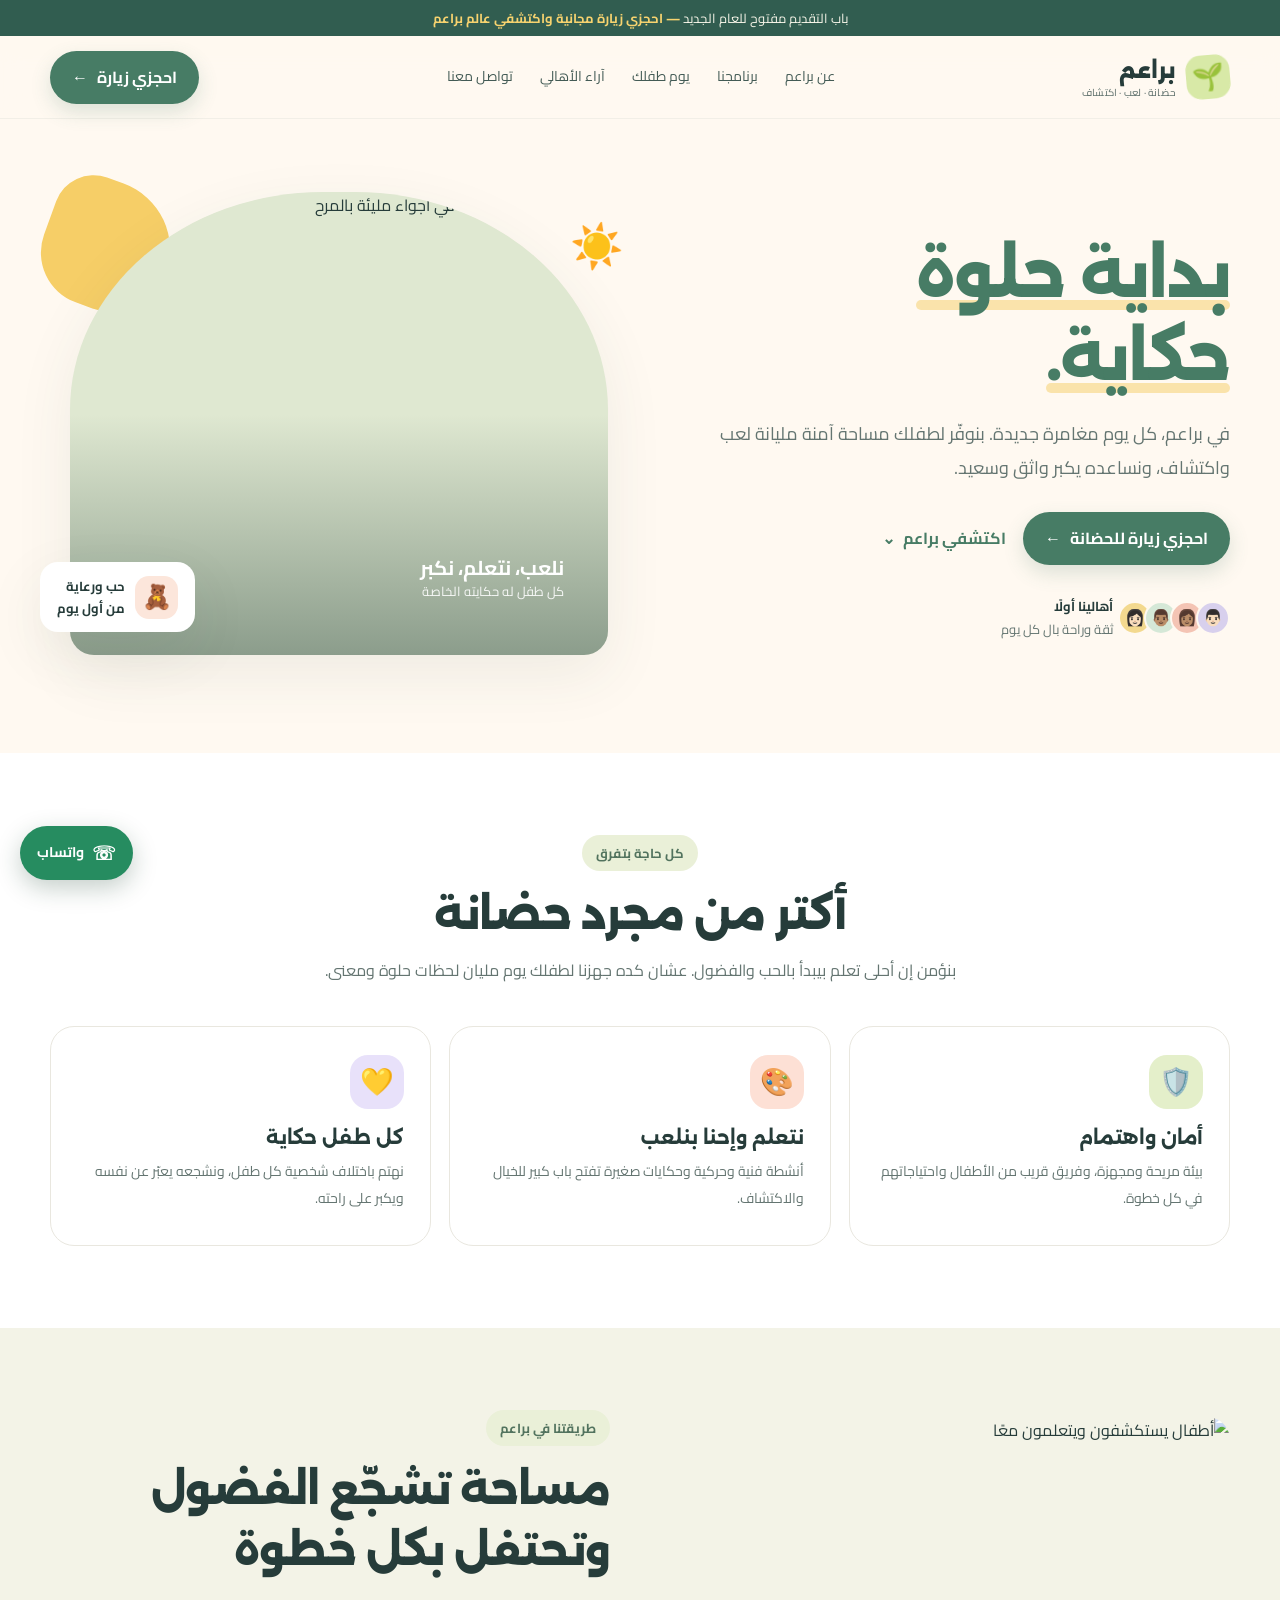
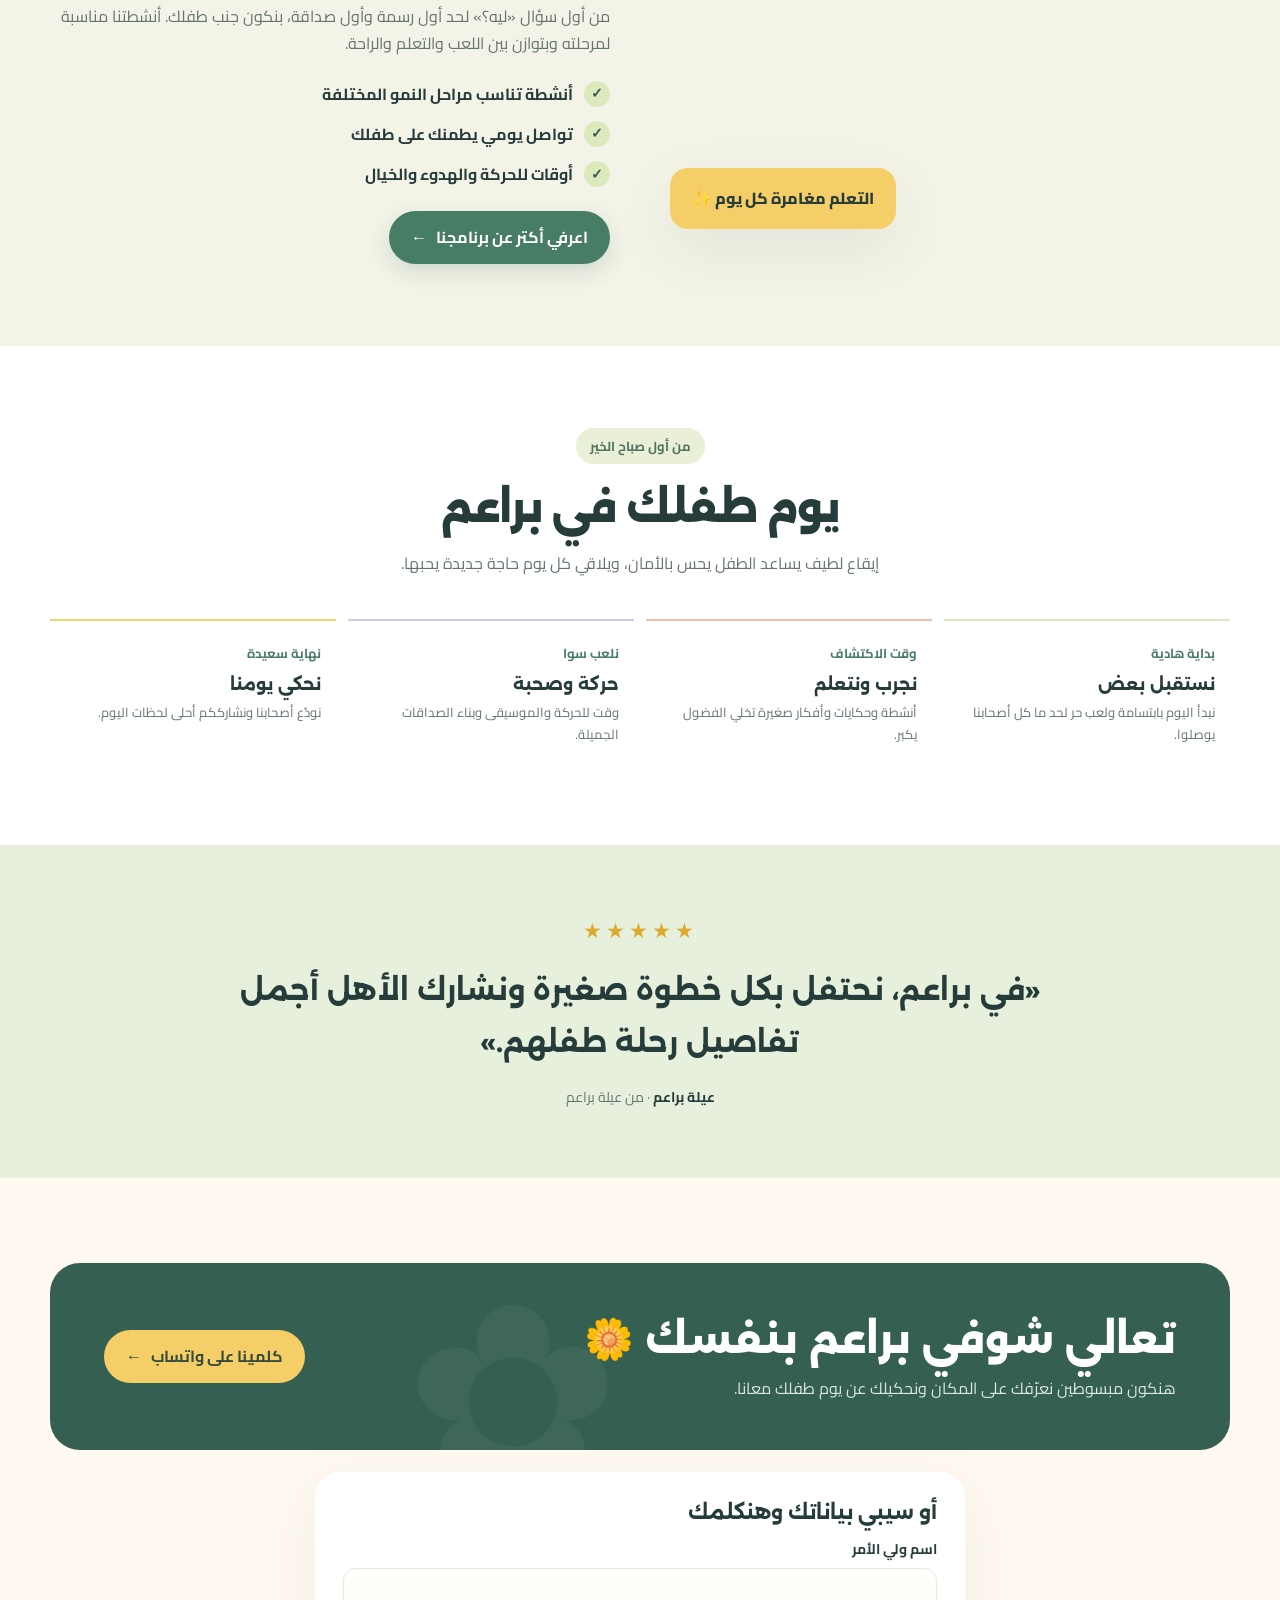
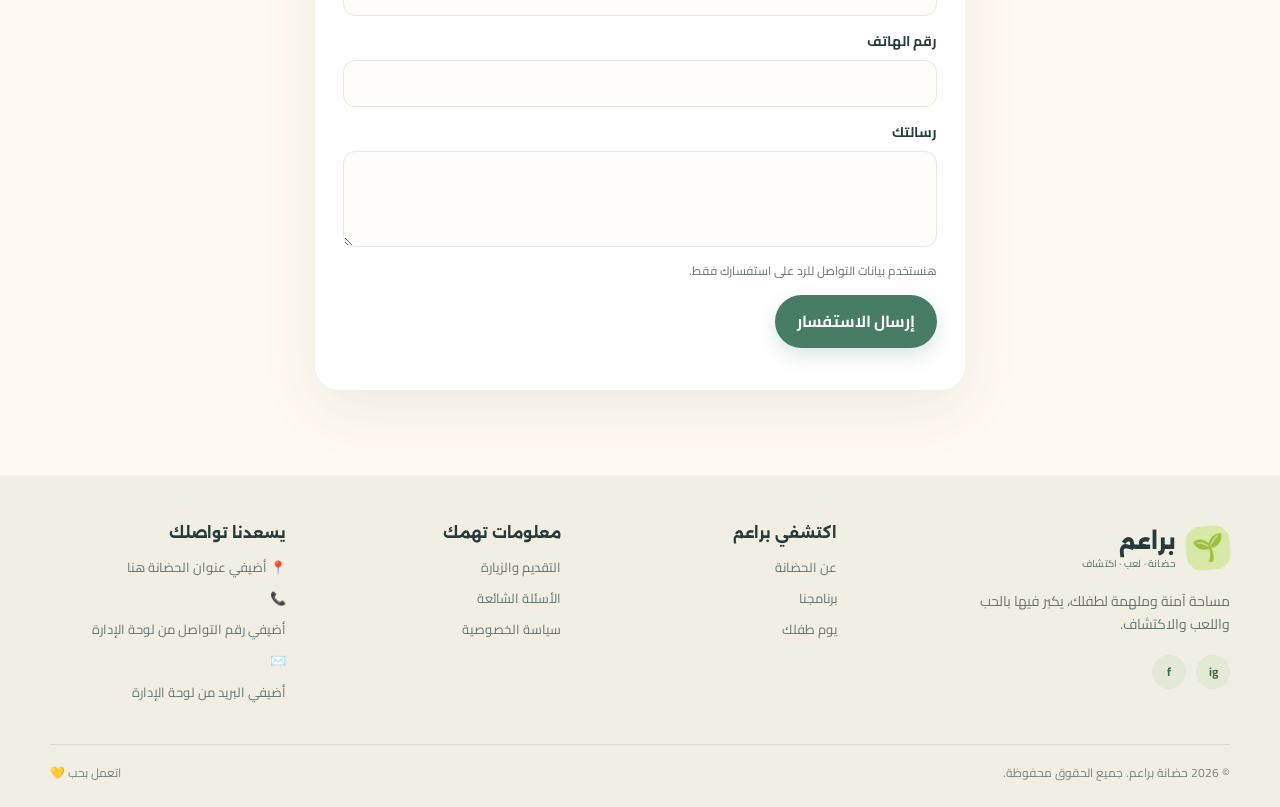
==== commit f37bd689: "Remove the whole “لكل” prefix and hero badge Leave “حكاية” as the second line and remove the small s" ====
--- a/index.html
+++ b/index.html
@@ -17,7 +17,7 @@
   <div class="topbar">باب التقديم مفتوح للعام الجديد <b>— احجزي زيارة مجانية واكتشفي عالم براعم</b></div>
   <header><div class="wrap nav"><a class="brand" href="#home"><span class="logo">🌱</span><span>براعم<small>حضانة · لعب · اكتشاف</small></span></a><button class="menu" aria-label="فتح القائمة" onclick="document.querySelector('.links').classList.toggle('open')">☰</button><nav class="links"><a href="#about">عن براعم</a><a href="#program">برنامجنا</a><a href="#day">يوم طفلك</a><a href="#parents">آراء الأهالي</a><a href="#contact">تواصل معنا</a></nav><a class="nav-cta" href="#contact">احجزي زيارة <span>←</span></a></div></header>
   <main id="home">
-    <section class="hero"><div class="wrap hero-grid"><div class="hero-copy"><div class="eyebrow"><i></i> مكان صغير لأحلام كبيرة</div><h1><span data-content="hero_line1">بداية حلوة</span><br>ل<span data-content="hero_highlight">حكاية.</span></h1><p class="lead" data-content="hero_text">في براعم، كل يوم مغامرة جديدة. بنوفّر لطفلك مساحة آمنة مليانة لعب واكتشاف، ونساعده يكبر واثق وسعيد.</p><div class="hero-actions"><a class="btn" href="#contact">احجزي زيارة للحضانة <span>←</span></a><a class="btn-light" href="#about">اكتشفي براعم <span>⌄</span></a></div><div class="trust"><div class="faces"><span>👩🏻</span><span>👨🏽</span><span>👩🏽</span><span>👨🏻</span></div><span><b>أهالينا أولًا</b><br>ثقة وراحة بال كل يوم</span></div></div><div class="hero-visual"><div class="blob"></div><div class="sun">☀️</div><div class="hero-img"><img data-image="hero_image" src="https://images.unsplash.com/photo-1503454537195-1dcabb73ffb9?auto=format&fit=crop&w=1100&q=85" alt="طفل يلعب ويكتشف في أجواء مليئة بالمرح"><div class="img-wash"></div><div class="visual-note">نلعب، نتعلم، نكبر <small>كل طفل له حكايته الخاصة</small></div></div><div class="float-card"><em>🧸</em><span>حب ورعاية<br>من أول يوم</span></div></div></div></section>
+    <section class="hero"><div class="wrap hero-grid"><div class="hero-copy"><h1><span data-content="hero_line1">بداية حلوة</span><br><span data-content="hero_highlight">حكاية.</span></h1><p class="lead" data-content="hero_text">في براعم، كل يوم مغامرة جديدة. بنوفّر لطفلك مساحة آمنة مليانة لعب واكتشاف، ونساعده يكبر واثق وسعيد.</p><div class="hero-actions"><a class="btn" href="#contact">احجزي زيارة للحضانة <span>←</span></a><a class="btn-light" href="#about">اكتشفي براعم <span>⌄</span></a></div><div class="trust"><div class="faces"><span>👩🏻</span><span>👨🏽</span><span>👩🏽</span><span>👨🏻</span></div><span><b>أهالينا أولًا</b><br>ثقة وراحة بال كل يوم</span></div></div><div class="hero-visual"><div class="blob"></div><div class="sun">☀️</div><div class="hero-img"><img data-image="hero_image" src="https://images.unsplash.com/photo-1503454537195-1dcabb73ffb9?auto=format&fit=crop&w=1100&q=85" alt="طفل يلعب ويكتشف في أجواء مليئة بالمرح"><div class="img-wash"></div><div class="visual-note">نلعب، نتعلم، نكبر <small>كل طفل له حكايته الخاصة</small></div></div><div class="float-card"><em>🧸</em><span>حب ورعاية<br>من أول يوم</span></div></div></div></section>
     <section class="section features" id="about"><div class="wrap"><div class="section-head"><div class="eyebrow">كل حاجة بتفرق</div><h2>أكتر من مجرد حضانة</h2><p>بنؤمن إن أحلى تعلم بيبدأ بالحب والفضول. عشان كده جهزنا لطفلك يوم مليان لحظات حلوة ومعنى.</p></div><div class="cards"><article class="card"><div class="icon">🛡️</div><h3>أمان واهتمام</h3><p>بيئة مريحة ومجهزة، وفريق قريب من الأطفال واحتياجاتهم في كل خطوة.</p></article><article class="card"><div class="icon">🎨</div><h3>نتعلم وإحنا بنلعب</h3><p>أنشطة فنية وحركية وحكايات صغيرة تفتح باب كبير للخيال والاكتشاف.</p></article><article class="card"><div class="icon">💛</div><h3>كل طفل حكاية</h3><p>نهتم باختلاف شخصية كل طفل، ونشجعه يعبّر عن نفسه ويكبر على راحته.</p></article></div></div></section>
     <section class="section approach" id="program"><div class="wrap approach-grid"><div class="approach-pic"><img data-image="program_image" src="https://images.unsplash.com/photo-1564429238817-393bd4286b2d?auto=format&fit=crop&w=1000&q=85" alt="أطفال يستكشفون ويتعلمون معًا"><div class="pic-label">التعلم مغامرة كل يوم ✨</div></div><div class="approach-copy"><div class="section-head"><div class="eyebrow">طريقتنا في براعم</div><h2 data-content="program_title">مساحة تشجّع الفضول وتحتفل بكل خطوة</h2></div><p data-content="program_text">من أول سؤال «ليه؟» لحد أول رسمة وأول صداقة، بنكون جنب طفلك. أنشطتنا مناسبة لمرحلته وبتوازن بين اللعب والتعلم والراحة.</p><ul class="ticks"><li><i>✓</i> أنشطة تناسب مراحل النمو المختلفة</li><li><i>✓</i> تواصل يومي يطمنك على طفلك</li><li><i>✓</i> أوقات للحركة والهدوء والخيال</li></ul><a class="btn" href="#contact">اعرفي أكتر عن برنامجنا <span>←</span></a></div></div></section>
     <section class="section day" id="day"><div class="wrap"><div class="section-head"><div class="eyebrow">من أول صباح الخير</div><h2>يوم طفلك في براعم</h2><p>إيقاع لطيف يساعد الطفل يحس بالأمان، ويلاقي كل يوم حاجة جديدة يحبها.</p></div><div class="day-grid"><article class="day-item"><b>بداية هادية</b><h3>نستقبل بعض</h3><p>نبدأ اليوم بابتسامة ولعب حر لحد ما كل أصحابنا يوصلوا.</p></article><article class="day-item"><b>وقت الاكتشاف</b><h3>نجرب ونتعلم</h3><p>أنشطة وحكايات وأفكار صغيرة تخلي الفضول يكبر.</p></article><article class="day-item"><b>نلعب سوا</b><h3>حركة وصحبة</h3><p>وقت للحركة والموسيقى وبناء الصداقات الجميلة.</p></article><article class="day-item"><b>نهاية سعيدة</b><h3>نحكي يومنا</h3><p>نودّع أصحابنا ونشارككم أحلى لحظات اليوم.</p></article></div></div></section>
@@ -26,7 +26,7 @@
   </main>
   <footer><div class="wrap"><div class="footer-grid"><div class="footer-brand"><a class="brand" href="#home"><span class="logo">🌱</span><span>براعم<small>حضانة · لعب · اكتشاف</small></span></a><p>مساحة آمنة وملهمة لطفلك، يكبر فيها بالحب واللعب والاكتشاف.</p><div class="social"><a href="#" aria-label="إنستغرام">ig</a><a href="#" aria-label="فيسبوك">f</a></div></div><div class="footer-col"><h3>اكتشفي براعم</h3><a href="#about">عن الحضانة</a><a href="#program">برنامجنا</a><a href="#day">يوم طفلك</a></div><div class="footer-col"><h3>معلومات تهمك</h3><a href="#contact">التقديم والزيارة</a><a href="#contact">الأسئلة الشائعة</a><a href="#contact">سياسة الخصوصية</a></div><div class="footer-col"><h3>يسعدنا تواصلك</h3><span data-content="address">📍 أضيفي عنوان الحضانة هنا</span><a data-phone-link href="#">📞 <span data-content="phone_display">أضيفي رقم التواصل من لوحة الإدارة</span></a><a data-email-link href="#">✉️ <span data-content="email">أضيفي البريد من لوحة الإدارة</span></a></div></div><div class="copyright"><span>© 2026 حضانة براعم. جميع الحقوق محفوظة.</span><span>اتعمل بحب 💛</span></div></div></footer>
   <a class="wa" id="floating-whatsapp" href="#" aria-label="تواصلي معنا عبر واتساب"><span>☏</span> واتساب</a>
-  <script src="main.js?v=remove-kol-joined-20261031" defer></script>
+  <script src="main.js?v=remove-hero-prefix-and-badge-20261031" defer></script>
 </body>
 </html>
 
@@ -38,3 +38,4 @@
 
 
 
+
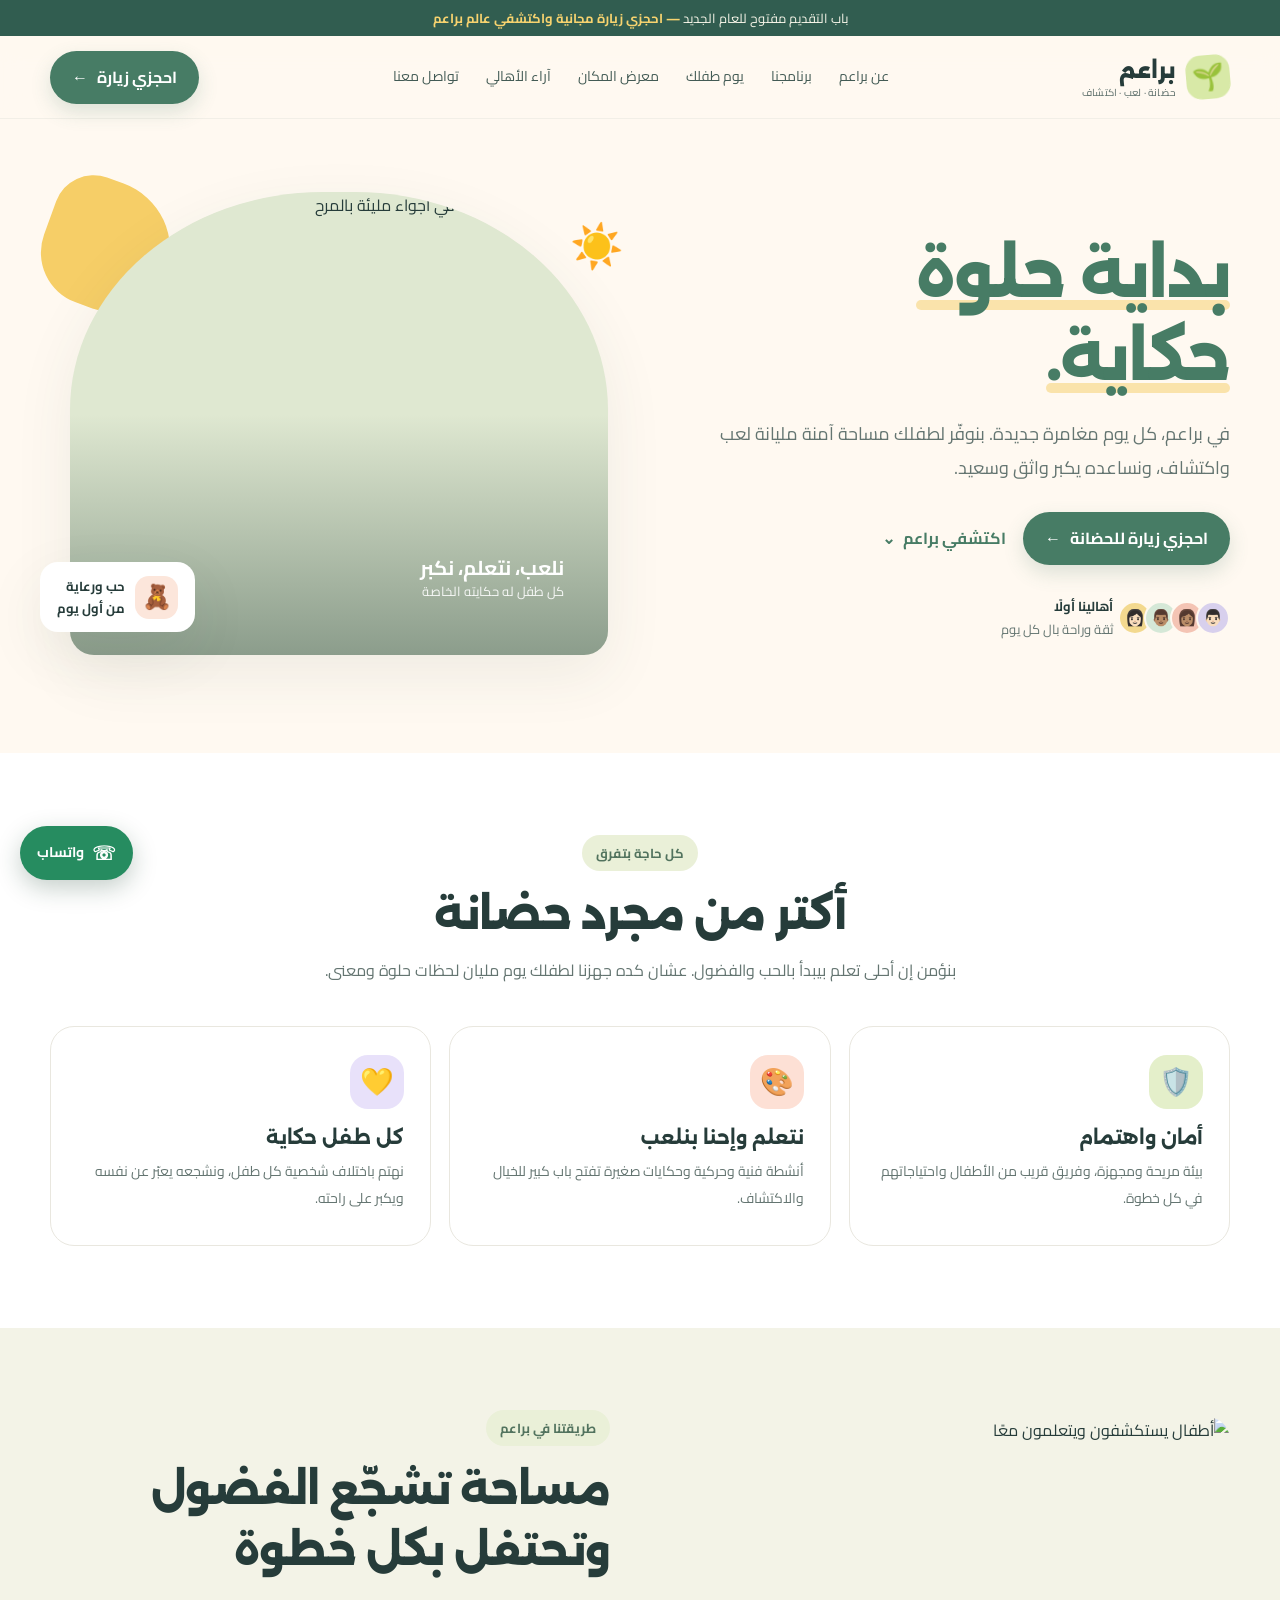
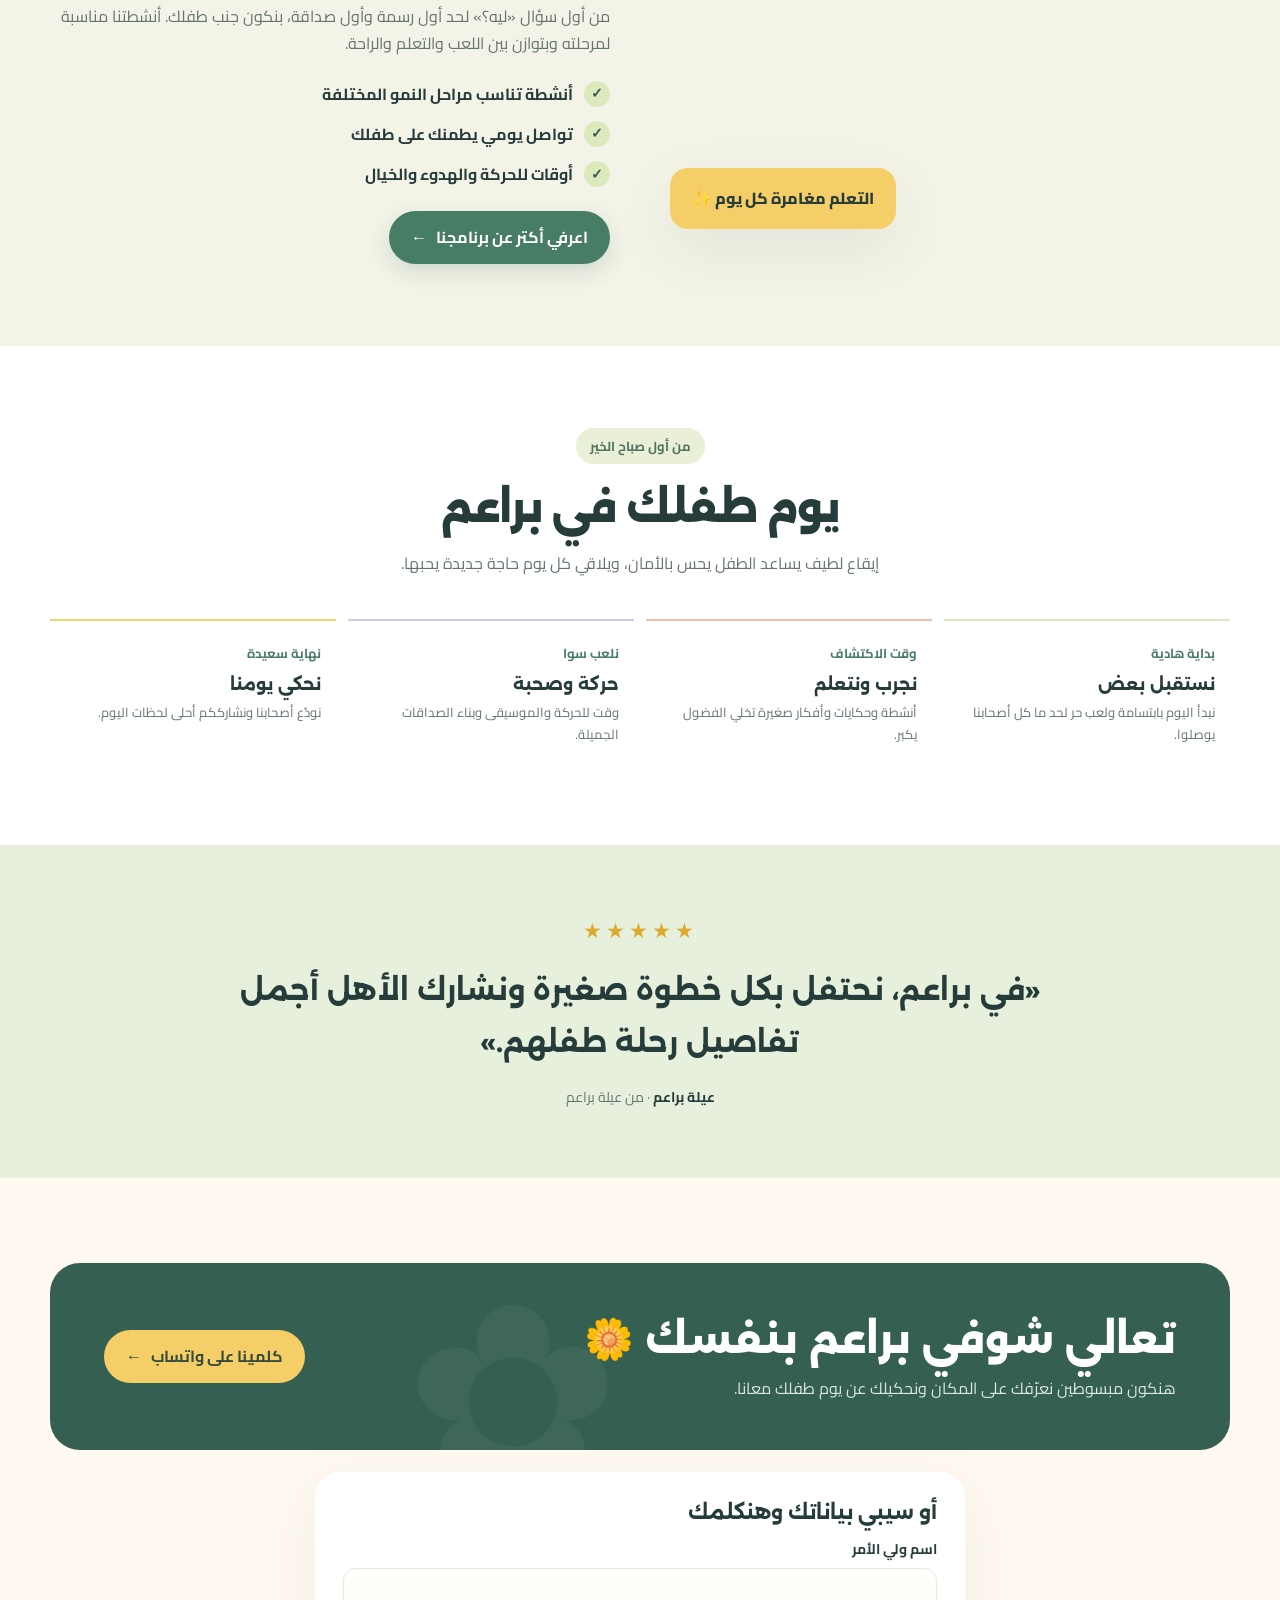
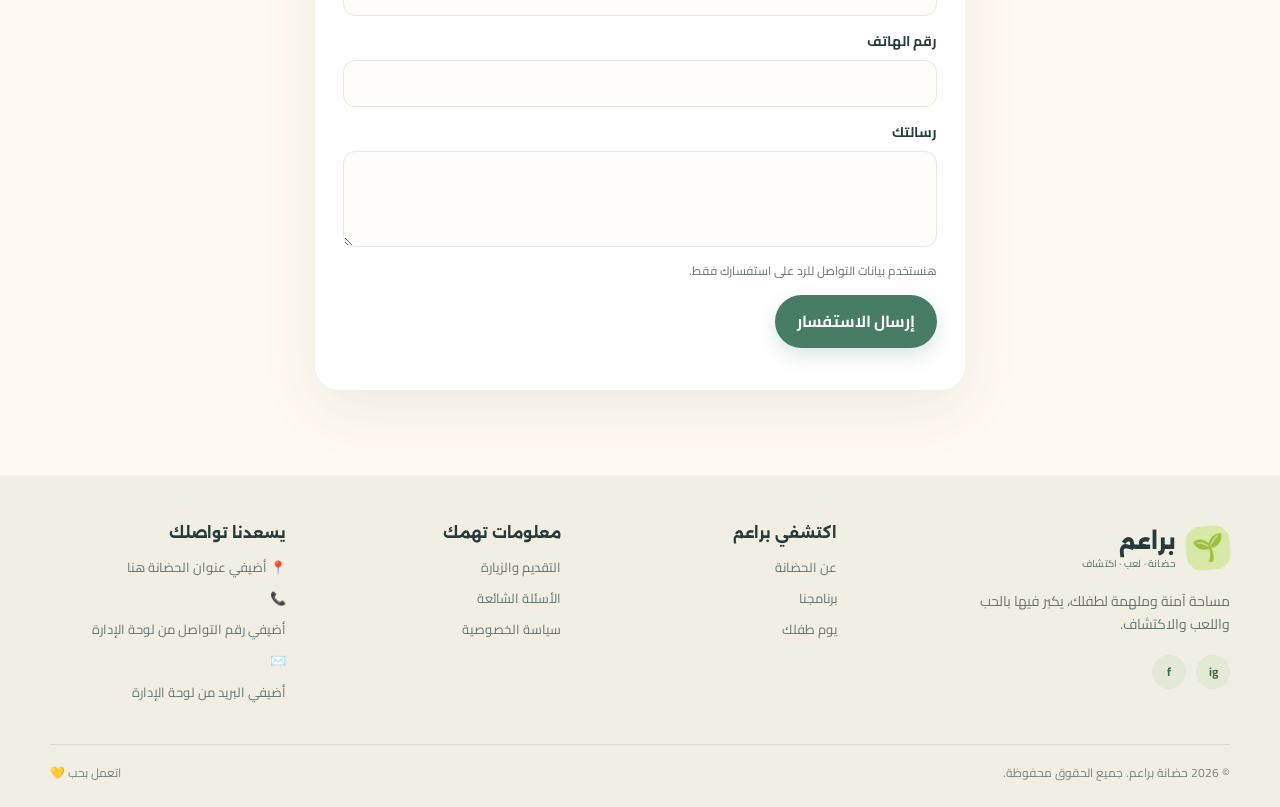
==== commit e562f753: "Add full-width nursery banner and photo gallery Add an editable edge-to-edge banner, a hidden-until-" ====
--- a/index.html
+++ b/index.html
@@ -1,41 +1,33 @@
-<!doctype html>
-<html lang="ar" dir="rtl">
-<head>
-  <meta charset="utf-8" />
-  <meta name="viewport" content="width=device-width, initial-scale=1" />
-  <meta name="theme-color" content="#fff9f1" />
-  <meta name="description" content="براعم — مساحة آمنة وملهمة لطفلك ليتعلم ويلعب ويكبر بثقة." />
-  <title>براعم | بداية حلوة لكل حكاية</title>
-  <link rel="preconnect" href="https://fonts.googleapis.com">
-  <link rel="preconnect" href="https://fonts.gstatic.com" crossorigin>
-  <link href="https://fonts.googleapis.com/css2?family=Alexandria:wght@400;500;600;700;800&family=Cairo:wght@400;500;600;700;800&display=swap" rel="stylesheet">
-  <link rel="stylesheet" href="style.css">
-  <script src="https://unpkg.com/@supabase/supabase-js@2"></script>
-  <script src="config.js"></script>
-</head>
-<body>
-  <div class="topbar">باب التقديم مفتوح للعام الجديد <b>— احجزي زيارة مجانية واكتشفي عالم براعم</b></div>
-  <header><div class="wrap nav"><a class="brand" href="#home"><span class="logo">🌱</span><span>براعم<small>حضانة · لعب · اكتشاف</small></span></a><button class="menu" aria-label="فتح القائمة" onclick="document.querySelector('.links').classList.toggle('open')">☰</button><nav class="links"><a href="#about">عن براعم</a><a href="#program">برنامجنا</a><a href="#day">يوم طفلك</a><a href="#parents">آراء الأهالي</a><a href="#contact">تواصل معنا</a></nav><a class="nav-cta" href="#contact">احجزي زيارة <span>←</span></a></div></header>
-  <main id="home">
-    <section class="hero"><div class="wrap hero-grid"><div class="hero-copy"><h1><span data-content="hero_line1">بداية حلوة</span><br><span data-content="hero_highlight">حكاية.</span></h1><p class="lead" data-content="hero_text">في براعم، كل يوم مغامرة جديدة. بنوفّر لطفلك مساحة آمنة مليانة لعب واكتشاف، ونساعده يكبر واثق وسعيد.</p><div class="hero-actions"><a class="btn" href="#contact">احجزي زيارة للحضانة <span>←</span></a><a class="btn-light" href="#about">اكتشفي براعم <span>⌄</span></a></div><div class="trust"><div class="faces"><span>👩🏻</span><span>👨🏽</span><span>👩🏽</span><span>👨🏻</span></div><span><b>أهالينا أولًا</b><br>ثقة وراحة بال كل يوم</span></div></div><div class="hero-visual"><div class="blob"></div><div class="sun">☀️</div><div class="hero-img"><img data-image="hero_image" src="https://images.unsplash.com/photo-1503454537195-1dcabb73ffb9?auto=format&fit=crop&w=1100&q=85" alt="طفل يلعب ويكتشف في أجواء مليئة بالمرح"><div class="img-wash"></div><div class="visual-note">نلعب، نتعلم، نكبر <small>كل طفل له حكايته الخاصة</small></div></div><div class="float-card"><em>🧸</em><span>حب ورعاية<br>من أول يوم</span></div></div></div></section>
-    <section class="section features" id="about"><div class="wrap"><div class="section-head"><div class="eyebrow">كل حاجة بتفرق</div><h2>أكتر من مجرد حضانة</h2><p>بنؤمن إن أحلى تعلم بيبدأ بالحب والفضول. عشان كده جهزنا لطفلك يوم مليان لحظات حلوة ومعنى.</p></div><div class="cards"><article class="card"><div class="icon">🛡️</div><h3>أمان واهتمام</h3><p>بيئة مريحة ومجهزة، وفريق قريب من الأطفال واحتياجاتهم في كل خطوة.</p></article><article class="card"><div class="icon">🎨</div><h3>نتعلم وإحنا بنلعب</h3><p>أنشطة فنية وحركية وحكايات صغيرة تفتح باب كبير للخيال والاكتشاف.</p></article><article class="card"><div class="icon">💛</div><h3>كل طفل حكاية</h3><p>نهتم باختلاف شخصية كل طفل، ونشجعه يعبّر عن نفسه ويكبر على راحته.</p></article></div></div></section>
-    <section class="section approach" id="program"><div class="wrap approach-grid"><div class="approach-pic"><img data-image="program_image" src="https://images.unsplash.com/photo-1564429238817-393bd4286b2d?auto=format&fit=crop&w=1000&q=85" alt="أطفال يستكشفون ويتعلمون معًا"><div class="pic-label">التعلم مغامرة كل يوم ✨</div></div><div class="approach-copy"><div class="section-head"><div class="eyebrow">طريقتنا في براعم</div><h2 data-content="program_title">مساحة تشجّع الفضول وتحتفل بكل خطوة</h2></div><p data-content="program_text">من أول سؤال «ليه؟» لحد أول رسمة وأول صداقة، بنكون جنب طفلك. أنشطتنا مناسبة لمرحلته وبتوازن بين اللعب والتعلم والراحة.</p><ul class="ticks"><li><i>✓</i> أنشطة تناسب مراحل النمو المختلفة</li><li><i>✓</i> تواصل يومي يطمنك على طفلك</li><li><i>✓</i> أوقات للحركة والهدوء والخيال</li></ul><a class="btn" href="#contact">اعرفي أكتر عن برنامجنا <span>←</span></a></div></div></section>
-    <section class="section day" id="day"><div class="wrap"><div class="section-head"><div class="eyebrow">من أول صباح الخير</div><h2>يوم طفلك في براعم</h2><p>إيقاع لطيف يساعد الطفل يحس بالأمان، ويلاقي كل يوم حاجة جديدة يحبها.</p></div><div class="day-grid"><article class="day-item"><b>بداية هادية</b><h3>نستقبل بعض</h3><p>نبدأ اليوم بابتسامة ولعب حر لحد ما كل أصحابنا يوصلوا.</p></article><article class="day-item"><b>وقت الاكتشاف</b><h3>نجرب ونتعلم</h3><p>أنشطة وحكايات وأفكار صغيرة تخلي الفضول يكبر.</p></article><article class="day-item"><b>نلعب سوا</b><h3>حركة وصحبة</h3><p>وقت للحركة والموسيقى وبناء الصداقات الجميلة.</p></article><article class="day-item"><b>نهاية سعيدة</b><h3>نحكي يومنا</h3><p>نودّع أصحابنا ونشارككم أحلى لحظات اليوم.</p></article></div></div></section>
-    <section class="quote-section" id="parents"><div class="wrap quote"><div class="stars">★★★★★</div><blockquote>«<span data-content="review_text">في براعم، نحتفل بكل خطوة صغيرة ونشارك الأهل أجمل تفاصيل رحلة طفلهم.</span>»</blockquote><cite><b data-content="review_name">عيلة براعم</b> · من عيلة براعم</cite></div></section>
-<section class="visit" id="contact"><div class="wrap"><div class="visit-box"><div><h2>تعالي شوفي براعم بنفسك 🌼</h2><p>هنكون مبسوطين نعرّفك على المكان ونحكيلك عن يوم طفلك معانا.</p></div><a class="btn" id="whatsapp-link" href="#" target="_blank" rel="noopener">كلمينا على واتساب <span>←</span></a></div><form id="inquiry-form" class="inquiry-form"><h3>أو سيبي بياناتك وهنكلمك</h3><label>اسم ولي الأمر<input name="parent_name" required maxlength="80" autocomplete="name"></label><label>رقم الهاتف<input name="phone" type="tel" required maxlength="30" autocomplete="tel"></label><label>رسالتك<textarea name="message" rows="3" maxlength="1000" required></textarea></label><p class="privacy-note">هنستخدم بيانات التواصل للرد على استفسارك فقط.</p><button class="btn" type="submit">إرسال الاستفسار</button><p id="form-status" role="status" aria-live="polite"></p></form></div></section>
-  </main>
-  <footer><div class="wrap"><div class="footer-grid"><div class="footer-brand"><a class="brand" href="#home"><span class="logo">🌱</span><span>براعم<small>حضانة · لعب · اكتشاف</small></span></a><p>مساحة آمنة وملهمة لطفلك، يكبر فيها بالحب واللعب والاكتشاف.</p><div class="social"><a href="#" aria-label="إنستغرام">ig</a><a href="#" aria-label="فيسبوك">f</a></div></div><div class="footer-col"><h3>اكتشفي براعم</h3><a href="#about">عن الحضانة</a><a href="#program">برنامجنا</a><a href="#day">يوم طفلك</a></div><div class="footer-col"><h3>معلومات تهمك</h3><a href="#contact">التقديم والزيارة</a><a href="#contact">الأسئلة الشائعة</a><a href="#contact">سياسة الخصوصية</a></div><div class="footer-col"><h3>يسعدنا تواصلك</h3><span data-content="address">📍 أضيفي عنوان الحضانة هنا</span><a data-phone-link href="#">📞 <span data-content="phone_display">أضيفي رقم التواصل من لوحة الإدارة</span></a><a data-email-link href="#">✉️ <span data-content="email">أضيفي البريد من لوحة الإدارة</span></a></div></div><div class="copyright"><span>© 2026 حضانة براعم. جميع الحقوق محفوظة.</span><span>اتعمل بحب 💛</span></div></div></footer>
-  <a class="wa" id="floating-whatsapp" href="#" aria-label="تواصلي معنا عبر واتساب"><span>☏</span> واتساب</a>
-  <script src="main.js?v=remove-hero-prefix-and-badge-20261031" defer></script>
-</body>
-</html>
-
-
-
-
-
-
-
-
-
-
+<!doctype html>
+<html lang="ar" dir="rtl">
+<head>
+  <meta charset="utf-8" />
+  <meta name="viewport" content="width=device-width, initial-scale=1" />
+  <meta name="theme-color" content="#fff9f1" />
+  <meta name="description" content="براعم — مساحة آمنة وملهمة لطفلك ليتعلم ويلعب ويكبر بثقة." />
+  <title>براعم | بداية حلوة لكل حكاية</title>
+  <link rel="preconnect" href="https://fonts.googleapis.com">
+  <link rel="preconnect" href="https://fonts.gstatic.com" crossorigin>
+  <link href="https://fonts.googleapis.com/css2?family=Alexandria:wght@400;500;600;700;800&family=Cairo:wght@400;500;600;700;800&display=swap" rel="stylesheet">
+  <link rel="stylesheet" href="style.css">
+  <script src="https://unpkg.com/@supabase/supabase-js@2"></script>
+  <script src="config.js"></script>
+</head>
+<body>
+  <div class="topbar">باب التقديم مفتوح للعام الجديد <b>— احجزي زيارة مجانية واكتشفي عالم براعم</b></div>
+  <header><div class="wrap nav"><a class="brand" href="#home"><span class="logo">🌱</span><span>براعم<small>حضانة · لعب · اكتشاف</small></span></a><button class="menu" aria-label="فتح القائمة" onclick="document.querySelector('.links').classList.toggle('open')">☰</button><nav class="links"><a href="#about">عن براعم</a><a href="#program">برنامجنا</a><a href="#day">يوم طفلك</a><a href="#gallery">معرض المكان</a><a href="#parents">آراء الأهالي</a><a href="#contact">تواصل معنا</a></nav><a class="nav-cta" href="#contact">احجزي زيارة <span>←</span></a></div></header>
+  <main id="home">
+    <section class="hero"><div class="wrap hero-grid"><div class="hero-copy"><h1><span data-content="hero_line1">بداية حلوة</span><br><span data-content="hero_highlight">حكاية.</span></h1><p class="lead" data-content="hero_text">في براعم، كل يوم مغامرة جديدة. بنوفّر لطفلك مساحة آمنة مليانة لعب واكتشاف، ونساعده يكبر واثق وسعيد.</p><div class="hero-actions"><a class="btn" href="#contact">احجزي زيارة للحضانة <span>←</span></a><a class="btn-light" href="#about">اكتشفي براعم <span>⌄</span></a></div><div class="trust"><div class="faces"><span>👩🏻</span><span>👨🏽</span><span>👩🏽</span><span>👨🏻</span></div><span><b>أهالينا أولًا</b><br>ثقة وراحة بال كل يوم</span></div></div><div class="hero-visual"><div class="blob"></div><div class="sun">☀️</div><div class="hero-img"><img data-image="hero_image" src="https://images.unsplash.com/photo-1503454537195-1dcabb73ffb9?auto=format&fit=crop&w=1100&q=85" alt="طفل يلعب ويكتشف في أجواء مليئة بالمرح"><div class="img-wash"></div><div class="visual-note">نلعب، نتعلم، نكبر <small>كل طفل له حكايته الخاصة</small></div></div><div class="float-card"><em>🧸</em><span>حب ورعاية<br>من أول يوم</span></div></div></div></section>
+    <section id="wide-banner" class="wide-banner" hidden aria-label="بانر حضانة براعم"><img data-image="wide_banner_image" src="" alt="" loading="lazy"></section>
+    <section class="section features" id="about"><div class="wrap"><div class="section-head"><div class="eyebrow">كل حاجة بتفرق</div><h2>أكتر من مجرد حضانة</h2><p>بنؤمن إن أحلى تعلم بيبدأ بالحب والفضول. عشان كده جهزنا لطفلك يوم مليان لحظات حلوة ومعنى.</p></div><div class="cards"><article class="card"><div class="icon">🛡️</div><h3>أمان واهتمام</h3><p>بيئة مريحة ومجهزة، وفريق قريب من الأطفال واحتياجاتهم في كل خطوة.</p></article><article class="card"><div class="icon">🎨</div><h3>نتعلم وإحنا بنلعب</h3><p>أنشطة فنية وحركية وحكايات صغيرة تفتح باب كبير للخيال والاكتشاف.</p></article><article class="card"><div class="icon">💛</div><h3>كل طفل حكاية</h3><p>نهتم باختلاف شخصية كل طفل، ونشجعه يعبّر عن نفسه ويكبر على راحته.</p></article></div></div></section>
+    <section class="section approach" id="program"><div class="wrap approach-grid"><div class="approach-pic"><img data-image="program_image" src="https://images.unsplash.com/photo-1564429238817-393bd4286b2d?auto=format&fit=crop&w=1000&q=85" alt="أطفال يستكشفون ويتعلمون معًا"><div class="pic-label">التعلم مغامرة كل يوم ✨</div></div><div class="approach-copy"><div class="section-head"><div class="eyebrow">طريقتنا في براعم</div><h2 data-content="program_title">مساحة تشجّع الفضول وتحتفل بكل خطوة</h2></div><p data-content="program_text">من أول سؤال «ليه؟» لحد أول رسمة وأول صداقة، بنكون جنب طفلك. أنشطتنا مناسبة لمرحلته وبتوازن بين اللعب والتعلم والراحة.</p><ul class="ticks"><li><i>✓</i> أنشطة تناسب مراحل النمو المختلفة</li><li><i>✓</i> تواصل يومي يطمنك على طفلك</li><li><i>✓</i> أوقات للحركة والهدوء والخيال</li></ul><a class="btn" href="#contact">اعرفي أكتر عن برنامجنا <span>←</span></a></div></div></section>
+    <section class="section day" id="day"><div class="wrap"><div class="section-head"><div class="eyebrow">من أول صباح الخير</div><h2>يوم طفلك في براعم</h2><p>إيقاع لطيف يساعد الطفل يحس بالأمان، ويلاقي كل يوم حاجة جديدة يحبها.</p></div><div class="day-grid"><article class="day-item"><b>بداية هادية</b><h3>نستقبل بعض</h3><p>نبدأ اليوم بابتسامة ولعب حر لحد ما كل أصحابنا يوصلوا.</p></article><article class="day-item"><b>وقت الاكتشاف</b><h3>نجرب ونتعلم</h3><p>أنشطة وحكايات وأفكار صغيرة تخلي الفضول يكبر.</p></article><article class="day-item"><b>نلعب سوا</b><h3>حركة وصحبة</h3><p>وقت للحركة والموسيقى وبناء الصداقات الجميلة.</p></article><article class="day-item"><b>نهاية سعيدة</b><h3>نحكي يومنا</h3><p>نودّع أصحابنا ونشارككم أحلى لحظات اليوم.</p></article></div></div></section>
+    <section class="section gallery" id="gallery" hidden><div class="wrap"><div class="section-head"><div class="eyebrow" data-content="gallery_eyebrow">جولة في براعم</div><h2 data-content="gallery_title">صور من المكان</h2><p data-content="gallery_text">شوفي تفاصيل المساحة اللي هيكبر فيها طفلك باللعب والاكتشاف.</p></div><div id="gallery-grid" class="gallery-grid"></div></div></section>
+    <section class="quote-section" id="parents"><div class="wrap quote"><div class="stars">★★★★★</div><blockquote>«<span data-content="review_text">في براعم، نحتفل بكل خطوة صغيرة ونشارك الأهل أجمل تفاصيل رحلة طفلهم.</span>»</blockquote><cite><b data-content="review_name">عيلة براعم</b> · من عيلة براعم</cite></div></section>
+<section class="visit" id="contact"><div class="wrap"><div class="visit-box"><div><h2>تعالي شوفي براعم بنفسك 🌼</h2><p>هنكون مبسوطين نعرّفك على المكان ونحكيلك عن يوم طفلك معانا.</p></div><a class="btn" id="whatsapp-link" href="#" target="_blank" rel="noopener">كلمينا على واتساب <span>←</span></a></div><form id="inquiry-form" class="inquiry-form"><h3>أو سيبي بياناتك وهنكلمك</h3><label>اسم ولي الأمر<input name="parent_name" required maxlength="80" autocomplete="name"></label><label>رقم الهاتف<input name="phone" type="tel" required maxlength="30" autocomplete="tel"></label><label>رسالتك<textarea name="message" rows="3" maxlength="1000" required></textarea></label><p class="privacy-note">هنستخدم بيانات التواصل للرد على استفسارك فقط.</p><button class="btn" type="submit">إرسال الاستفسار</button><p id="form-status" role="status" aria-live="polite"></p></form></div></section>
+  </main>
+  <footer><div class="wrap"><div class="footer-grid"><div class="footer-brand"><a class="brand" href="#home"><span class="logo">🌱</span><span>براعم<small>حضانة · لعب · اكتشاف</small></span></a><p>مساحة آمنة وملهمة لطفلك، يكبر فيها بالحب واللعب والاكتشاف.</p><div class="social"><a href="#" aria-label="إنستغرام">ig</a><a href="#" aria-label="فيسبوك">f</a></div></div><div class="footer-col"><h3>اكتشفي براعم</h3><a href="#about">عن الحضانة</a><a href="#program">برنامجنا</a><a href="#day">يوم طفلك</a></div><div class="footer-col"><h3>معلومات تهمك</h3><a href="#contact">التقديم والزيارة</a><a href="#contact">الأسئلة الشائعة</a><a href="#contact">سياسة الخصوصية</a></div><div class="footer-col"><h3>يسعدنا تواصلك</h3><span data-content="address">📍 أضيفي عنوان الحضانة هنا</span><a data-phone-link href="#">📞 <span data-content="phone_display">أضيفي رقم التواصل من لوحة الإدارة</span></a><a data-email-link href="#">✉️ <span data-content="email">أضيفي البريد من لوحة الإدارة</span></a></div></div><div class="copyright"><span>© 2026 حضانة براعم. جميع الحقوق محفوظة.</span><span>اتعمل بحب 💛</span></div></div></footer>
+  <a class="wa" id="floating-whatsapp" href="#" aria-label="تواصلي معنا عبر واتساب"><span>☏</span> واتساب</a>
+  <script src="main.js?v=full-banner-gallery-20261031" defer></script>
+</body>
+</html>
--- a/style.css
+++ b/style.css
@@ -16,5 +16,14 @@
     @media(max-width:680px){.wrap{width:min(100% - 32px,520px)}.topbar{font-size:11px}.nav{height:70px}.links{display:none;position:absolute;top:70px;right:0;left:0;background:var(--cream);padding:17px 24px 23px;box-shadow:0 18px 20px #263c3a12;flex-direction:column;align-items:stretch;gap:13px}.links.open{display:flex}.nav-cta{padding:10px 14px;font-size:12px}.menu{display:block}.hero{padding:35px 0 60px}.hero-grid{grid-template-columns:1fr;gap:20px}.hero-copy{text-align:center}.hero-copy .eyebrow{margin:auto}.hero h1{font-size:42px;letter-spacing:-1px}.lead{font-size:16px;margin:auto}.hero-actions{justify-content:center;flex-wrap:wrap}.trust{justify-content:center}.hero-visual{height:390px;max-width:440px;width:100%;margin:auto}.hero-img{inset:12px 8px 14px 14px;border-radius:46% 46% 20px 20px}.float-card{left:0;bottom:28px}.visual-note{right:25px;bottom:41px}.section{padding:62px 0}.cards{grid-template-columns:1fr}.card{min-height:auto;padding:22px}.approach-grid{grid-template-columns:1fr;gap:28px}.approach-pic{height:340px;order:2}.approach-pic img{width:93%}.approach-copy .section-head{text-align:center}.approach-copy{text-align:center}.approach-copy h2{margin-left:auto;margin-right:auto}.ticks{display:inline-grid;text-align:right}.day-grid{grid-template-columns:1fr 1fr;gap:4px 12px}.day-item{padding:15px 10px}.visit{padding:58px 0}.visit-box{padding:32px 24px;grid-template-columns:1fr;text-align:center}.visit-box .btn{justify-self:center}.footer-grid{grid-template-columns:1fr 1fr;gap:25px 16px}.copyright{gap:10px;flex-direction:column}.wa{left:12px;bottom:12px}.section-head{margin-bottom:30px}}
     @media(prefers-reduced-motion:reduce){html{scroll-behavior:auto}*,*:before,*:after{transition:none!important}}
   
-.inquiry-form{max-width:650px;margin:22px auto 0;background:#fff;padding:28px;border-radius:24px;box-shadow:var(--shadow);display:grid;gap:14px}.inquiry-form h3{font:700 20px 'Alexandria';margin:0}.inquiry-form label{display:grid;gap:6px;font-size:14px;font-weight:700}.inquiry-form input,.inquiry-form textarea{font:inherit;border:1px solid var(--line);border-radius:12px;padding:11px 13px;background:#fffdfa;color:var(--ink)}.inquiry-form button{justify-self:start}.inquiry-form #form-status{margin:0;color:var(--green);font-weight:700}.inquiry-form #form-status.error{color:#b44431}
+.inquiry-form{max-width:650px;margin:22px auto 0;background:#fff;padding:28px;border-radius:24px;box-shadow:var(--shadow);display:grid;gap:14px}.inquiry-form h3{font:700 20px 'Alexandria';margin:0}.inquiry-form label{display:grid;gap:6px;font-size:14px;font-weight:700}.inquiry-form input,.inquiry-form textarea{font:inherit;border:1px solid var(--line);border-radius:12px;padding:11px 13px;background:#fffdfa;color:var(--ink)}.inquiry-form button{justify-self:start}.inquiry-form #form-status{margin:0;color:var(--green);font-weight:700}.inquiry-form #form-status.error{color:#b44431}
 .inquiry-form .privacy-note{font-size:12px;color:var(--muted);margin:0}
+/* Wide photo banner and nursery photo gallery */
+.wide-banner{width:100%;height:clamp(220px,36vw,500px);overflow:hidden;background:#e9efdf}
+.wide-banner img{display:block;width:100%;height:100%;object-fit:cover;object-position:center}
+.gallery{background:#fff}
+.gallery-grid{display:grid;grid-template-columns:repeat(3,minmax(0,1fr));gap:18px}
+.gallery-grid figure{margin:0;height:clamp(190px,24vw,320px);overflow:hidden;border-radius:22px;background:#edf0e7;box-shadow:var(--shadow)}
+.gallery-grid img{display:block;width:100%;height:100%;object-fit:cover;transition:transform .35s}
+.gallery-grid figure:hover img{transform:scale(1.035)}
+@media(max-width:680px){.gallery-grid{grid-template-columns:repeat(2,minmax(0,1fr));gap:10px}.gallery-grid figure{height:180px;border-radius:16px}}
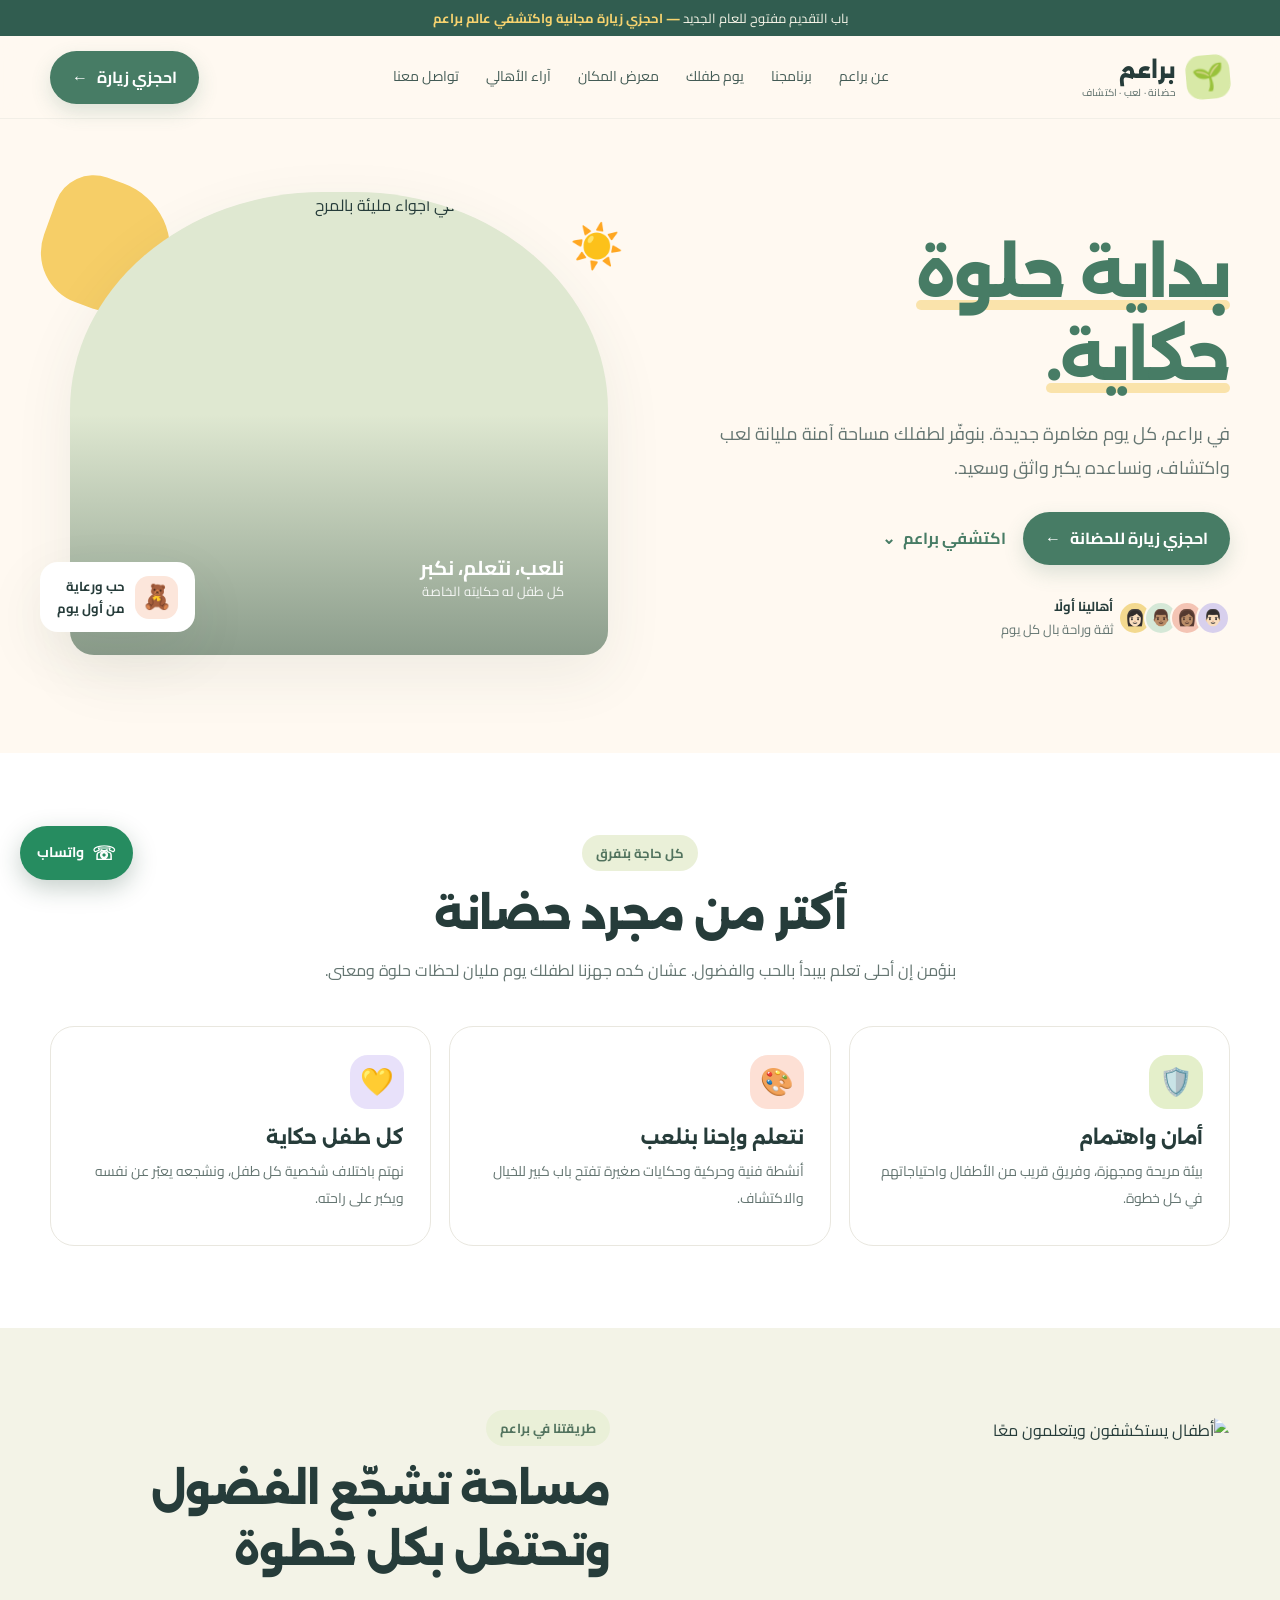
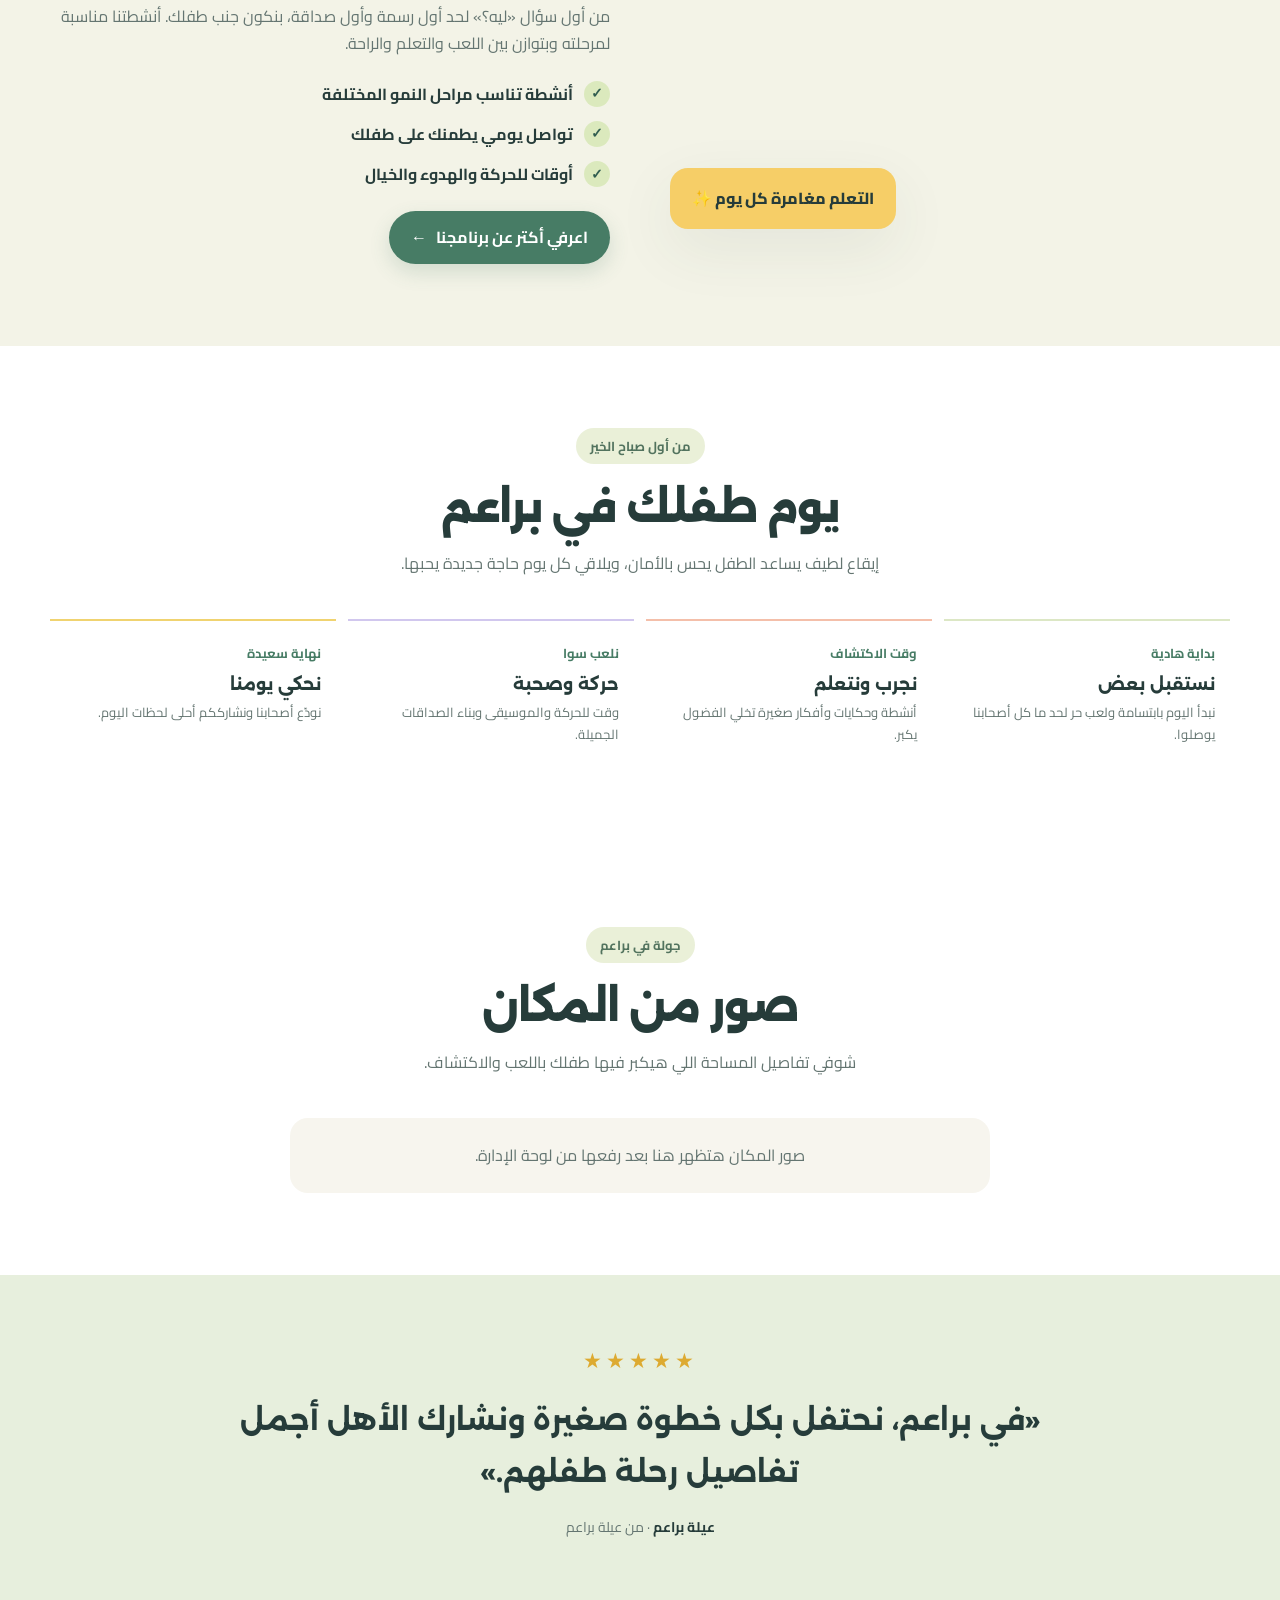
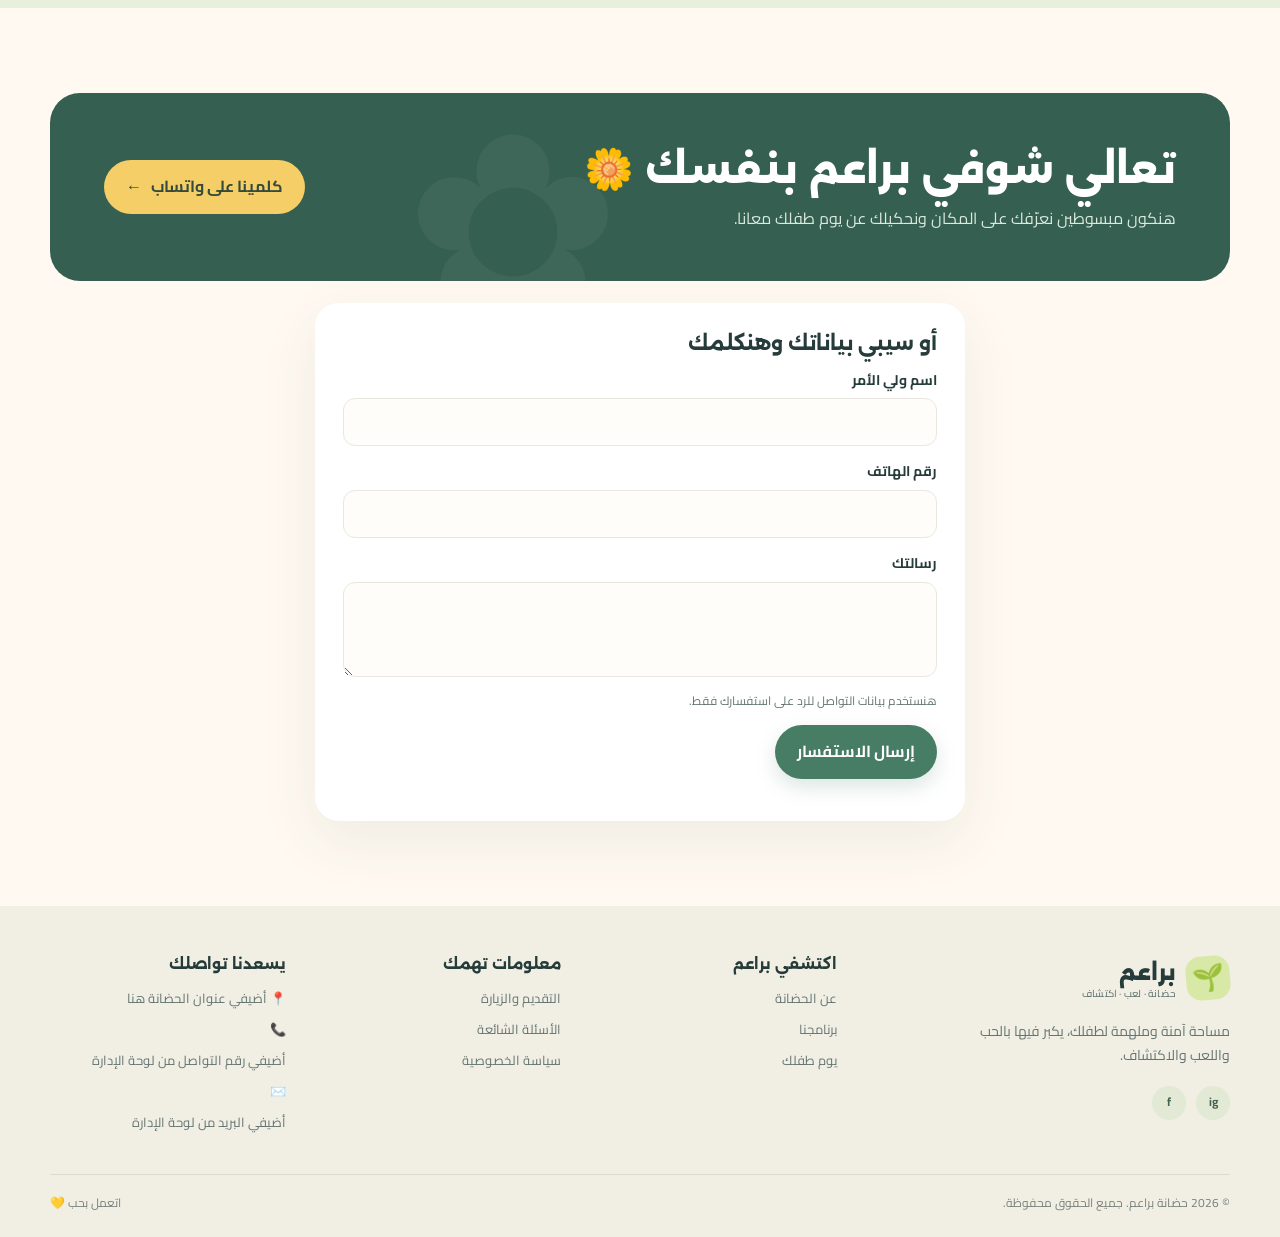
==== commit 166207f1: "Show gallery empty state and image guidance Keep the gallery anchor visible before any photos are ad" ====
--- a/index.html
+++ b/index.html
@@ -22,12 +22,12 @@
     <section class="section features" id="about"><div class="wrap"><div class="section-head"><div class="eyebrow">كل حاجة بتفرق</div><h2>أكتر من مجرد حضانة</h2><p>بنؤمن إن أحلى تعلم بيبدأ بالحب والفضول. عشان كده جهزنا لطفلك يوم مليان لحظات حلوة ومعنى.</p></div><div class="cards"><article class="card"><div class="icon">🛡️</div><h3>أمان واهتمام</h3><p>بيئة مريحة ومجهزة، وفريق قريب من الأطفال واحتياجاتهم في كل خطوة.</p></article><article class="card"><div class="icon">🎨</div><h3>نتعلم وإحنا بنلعب</h3><p>أنشطة فنية وحركية وحكايات صغيرة تفتح باب كبير للخيال والاكتشاف.</p></article><article class="card"><div class="icon">💛</div><h3>كل طفل حكاية</h3><p>نهتم باختلاف شخصية كل طفل، ونشجعه يعبّر عن نفسه ويكبر على راحته.</p></article></div></div></section>
     <section class="section approach" id="program"><div class="wrap approach-grid"><div class="approach-pic"><img data-image="program_image" src="https://images.unsplash.com/photo-1564429238817-393bd4286b2d?auto=format&fit=crop&w=1000&q=85" alt="أطفال يستكشفون ويتعلمون معًا"><div class="pic-label">التعلم مغامرة كل يوم ✨</div></div><div class="approach-copy"><div class="section-head"><div class="eyebrow">طريقتنا في براعم</div><h2 data-content="program_title">مساحة تشجّع الفضول وتحتفل بكل خطوة</h2></div><p data-content="program_text">من أول سؤال «ليه؟» لحد أول رسمة وأول صداقة، بنكون جنب طفلك. أنشطتنا مناسبة لمرحلته وبتوازن بين اللعب والتعلم والراحة.</p><ul class="ticks"><li><i>✓</i> أنشطة تناسب مراحل النمو المختلفة</li><li><i>✓</i> تواصل يومي يطمنك على طفلك</li><li><i>✓</i> أوقات للحركة والهدوء والخيال</li></ul><a class="btn" href="#contact">اعرفي أكتر عن برنامجنا <span>←</span></a></div></div></section>
     <section class="section day" id="day"><div class="wrap"><div class="section-head"><div class="eyebrow">من أول صباح الخير</div><h2>يوم طفلك في براعم</h2><p>إيقاع لطيف يساعد الطفل يحس بالأمان، ويلاقي كل يوم حاجة جديدة يحبها.</p></div><div class="day-grid"><article class="day-item"><b>بداية هادية</b><h3>نستقبل بعض</h3><p>نبدأ اليوم بابتسامة ولعب حر لحد ما كل أصحابنا يوصلوا.</p></article><article class="day-item"><b>وقت الاكتشاف</b><h3>نجرب ونتعلم</h3><p>أنشطة وحكايات وأفكار صغيرة تخلي الفضول يكبر.</p></article><article class="day-item"><b>نلعب سوا</b><h3>حركة وصحبة</h3><p>وقت للحركة والموسيقى وبناء الصداقات الجميلة.</p></article><article class="day-item"><b>نهاية سعيدة</b><h3>نحكي يومنا</h3><p>نودّع أصحابنا ونشارككم أحلى لحظات اليوم.</p></article></div></div></section>
-    <section class="section gallery" id="gallery" hidden><div class="wrap"><div class="section-head"><div class="eyebrow" data-content="gallery_eyebrow">جولة في براعم</div><h2 data-content="gallery_title">صور من المكان</h2><p data-content="gallery_text">شوفي تفاصيل المساحة اللي هيكبر فيها طفلك باللعب والاكتشاف.</p></div><div id="gallery-grid" class="gallery-grid"></div></div></section>
+    <section class="section gallery" id="gallery"><div class="wrap"><div class="section-head"><div class="eyebrow" data-content="gallery_eyebrow">جولة في براعم</div><h2 data-content="gallery_title">صور من المكان</h2><p data-content="gallery_text">شوفي تفاصيل المساحة اللي هيكبر فيها طفلك باللعب والاكتشاف.</p></div><div id="gallery-grid" class="gallery-grid"></div><p id="gallery-empty" class="gallery-empty">صور المكان هتظهر هنا بعد رفعها من لوحة الإدارة.</p></div></section>
     <section class="quote-section" id="parents"><div class="wrap quote"><div class="stars">★★★★★</div><blockquote>«<span data-content="review_text">في براعم، نحتفل بكل خطوة صغيرة ونشارك الأهل أجمل تفاصيل رحلة طفلهم.</span>»</blockquote><cite><b data-content="review_name">عيلة براعم</b> · من عيلة براعم</cite></div></section>
 <section class="visit" id="contact"><div class="wrap"><div class="visit-box"><div><h2>تعالي شوفي براعم بنفسك 🌼</h2><p>هنكون مبسوطين نعرّفك على المكان ونحكيلك عن يوم طفلك معانا.</p></div><a class="btn" id="whatsapp-link" href="#" target="_blank" rel="noopener">كلمينا على واتساب <span>←</span></a></div><form id="inquiry-form" class="inquiry-form"><h3>أو سيبي بياناتك وهنكلمك</h3><label>اسم ولي الأمر<input name="parent_name" required maxlength="80" autocomplete="name"></label><label>رقم الهاتف<input name="phone" type="tel" required maxlength="30" autocomplete="tel"></label><label>رسالتك<textarea name="message" rows="3" maxlength="1000" required></textarea></label><p class="privacy-note">هنستخدم بيانات التواصل للرد على استفسارك فقط.</p><button class="btn" type="submit">إرسال الاستفسار</button><p id="form-status" role="status" aria-live="polite"></p></form></div></section>
   </main>
   <footer><div class="wrap"><div class="footer-grid"><div class="footer-brand"><a class="brand" href="#home"><span class="logo">🌱</span><span>براعم<small>حضانة · لعب · اكتشاف</small></span></a><p>مساحة آمنة وملهمة لطفلك، يكبر فيها بالحب واللعب والاكتشاف.</p><div class="social"><a href="#" aria-label="إنستغرام">ig</a><a href="#" aria-label="فيسبوك">f</a></div></div><div class="footer-col"><h3>اكتشفي براعم</h3><a href="#about">عن الحضانة</a><a href="#program">برنامجنا</a><a href="#day">يوم طفلك</a></div><div class="footer-col"><h3>معلومات تهمك</h3><a href="#contact">التقديم والزيارة</a><a href="#contact">الأسئلة الشائعة</a><a href="#contact">سياسة الخصوصية</a></div><div class="footer-col"><h3>يسعدنا تواصلك</h3><span data-content="address">📍 أضيفي عنوان الحضانة هنا</span><a data-phone-link href="#">📞 <span data-content="phone_display">أضيفي رقم التواصل من لوحة الإدارة</span></a><a data-email-link href="#">✉️ <span data-content="email">أضيفي البريد من لوحة الإدارة</span></a></div></div><div class="copyright"><span>© 2026 حضانة براعم. جميع الحقوق محفوظة.</span><span>اتعمل بحب 💛</span></div></div></footer>
   <a class="wa" id="floating-whatsapp" href="#" aria-label="تواصلي معنا عبر واتساب"><span>☏</span> واتساب</a>
-  <script src="main.js?v=full-banner-gallery-20261031" defer></script>
+  <script src="main.js?v=full-banner-gallery-empty-20261031" defer></script>
 </body>
 </html>
--- a/style.css
+++ b/style.css
@@ -27,3 +27,4 @@
 .gallery-grid img{display:block;width:100%;height:100%;object-fit:cover;transition:transform .35s}
 .gallery-grid figure:hover img{transform:scale(1.035)}
 @media(max-width:680px){.gallery-grid{grid-template-columns:repeat(2,minmax(0,1fr));gap:10px}.gallery-grid figure{height:180px;border-radius:16px}}
+.gallery-empty{max-width:700px;margin:0 auto;text-align:center;color:var(--muted);padding:24px;background:#f7f5ee;border-radius:18px}
